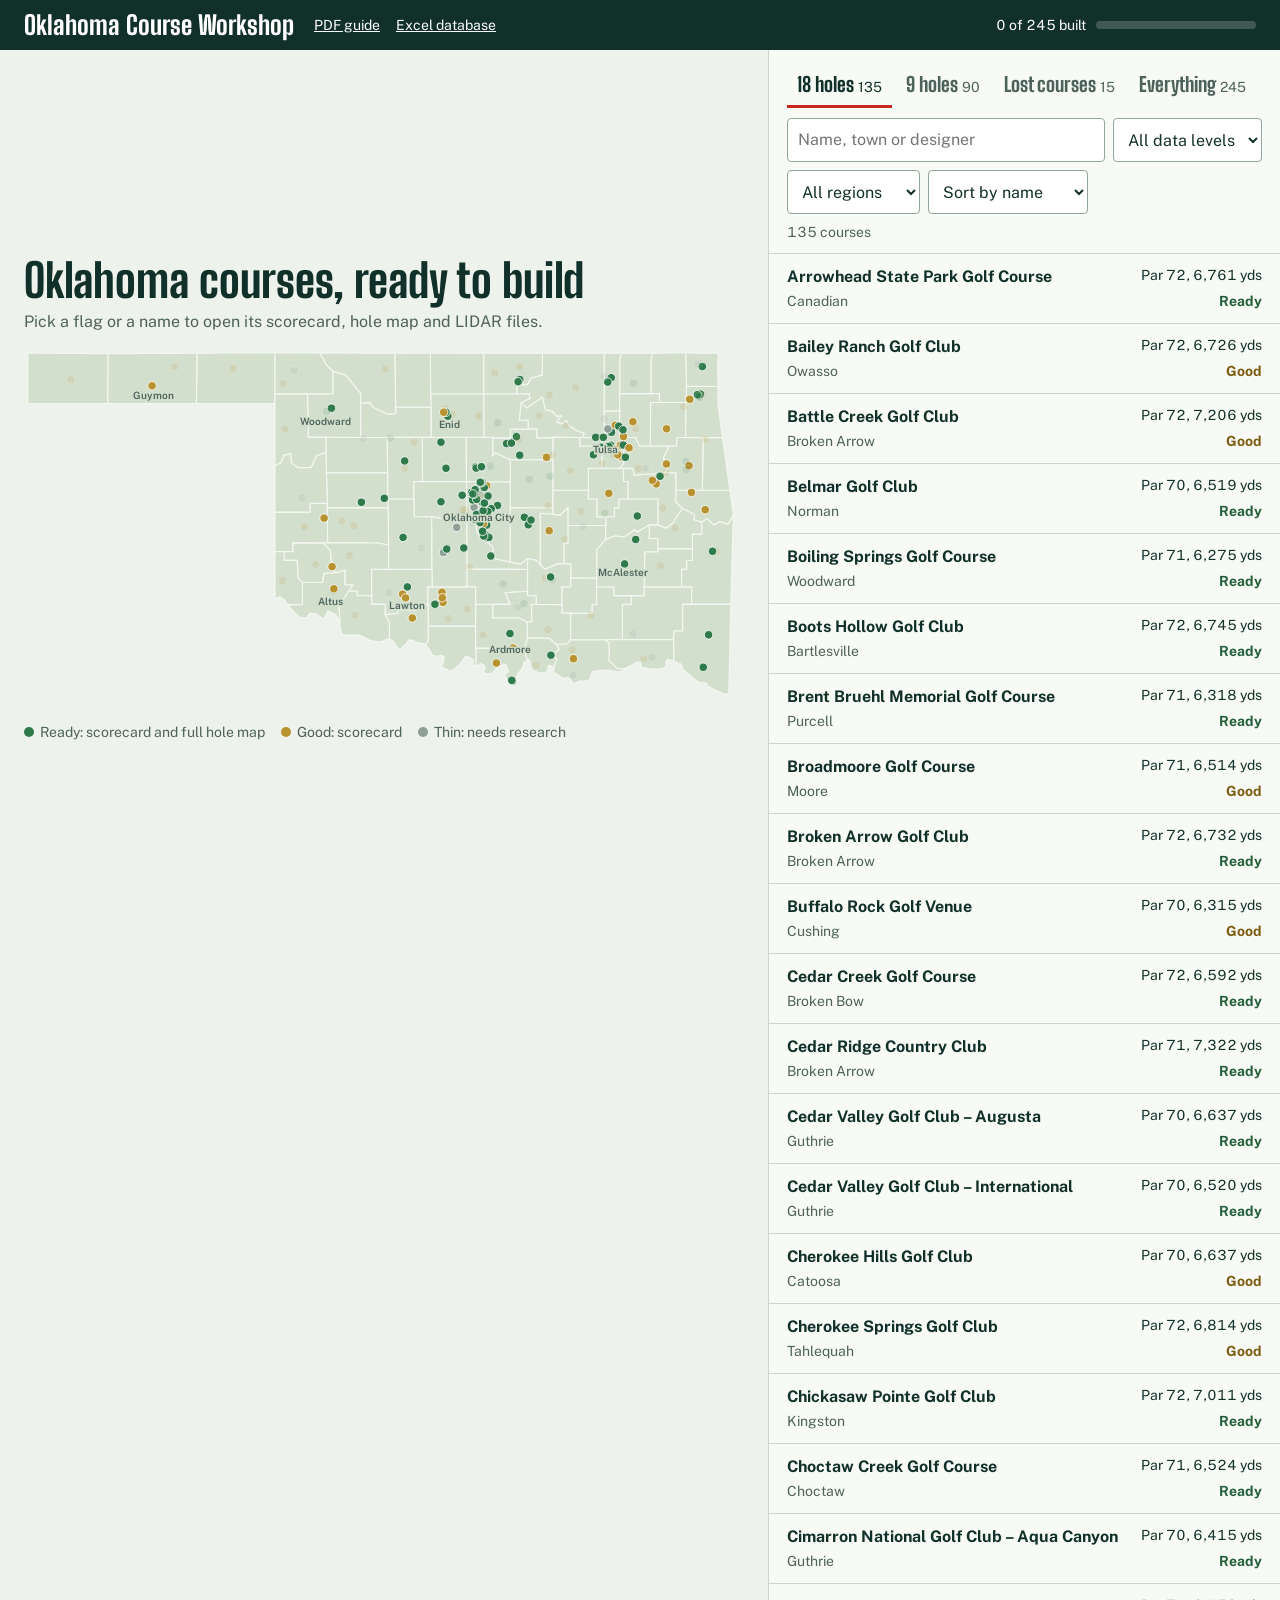
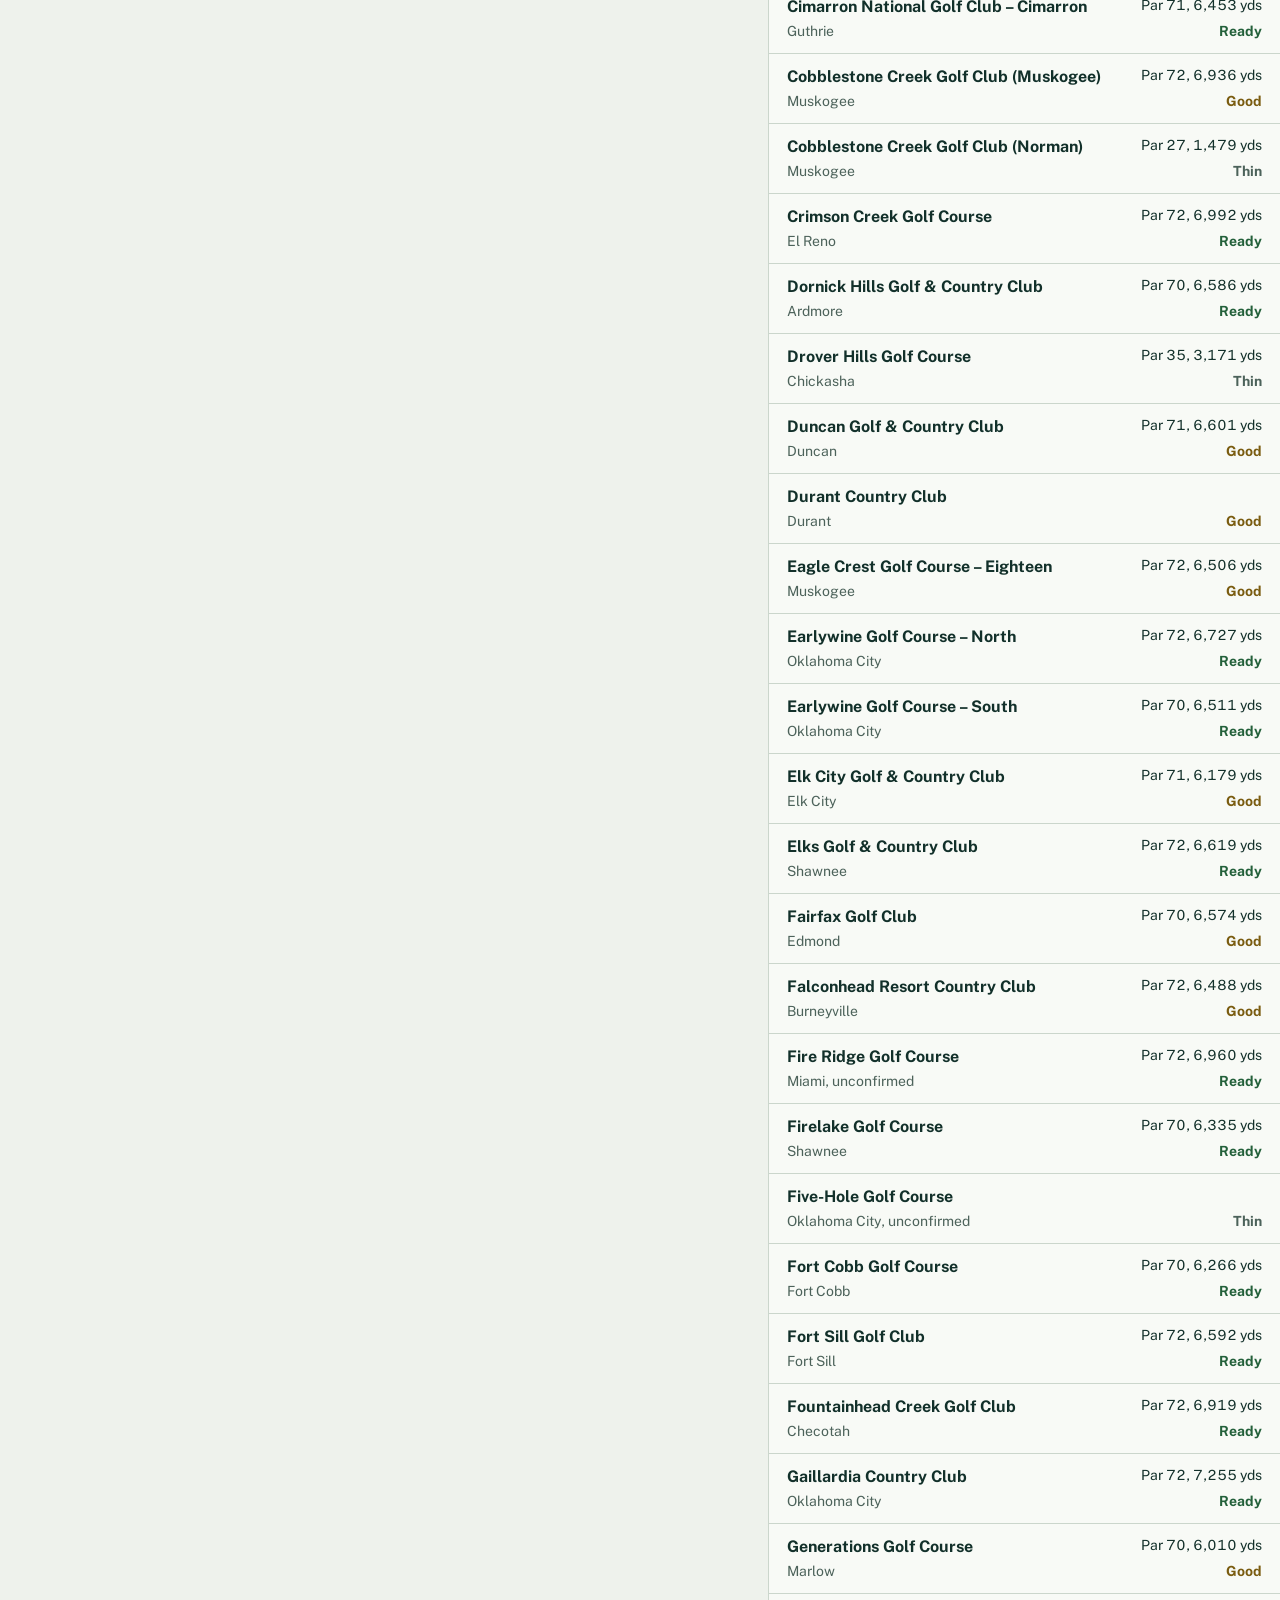
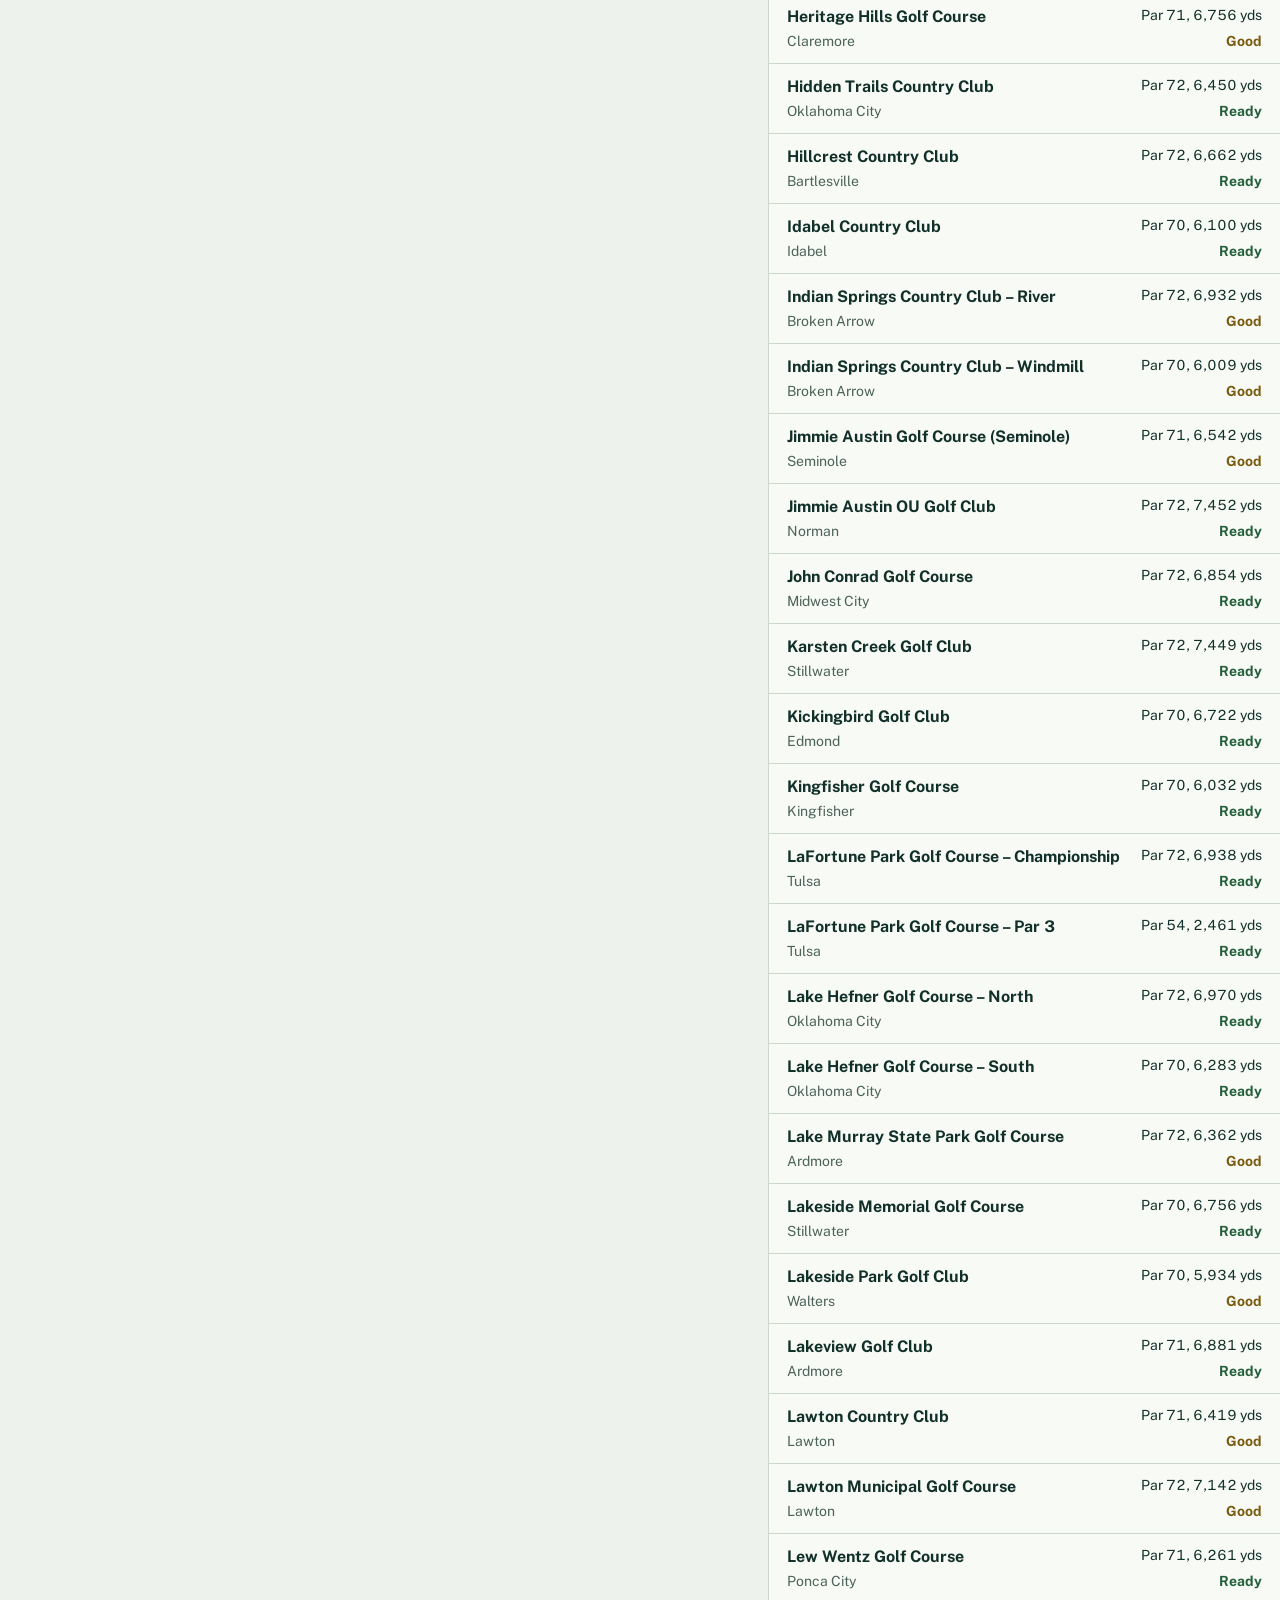
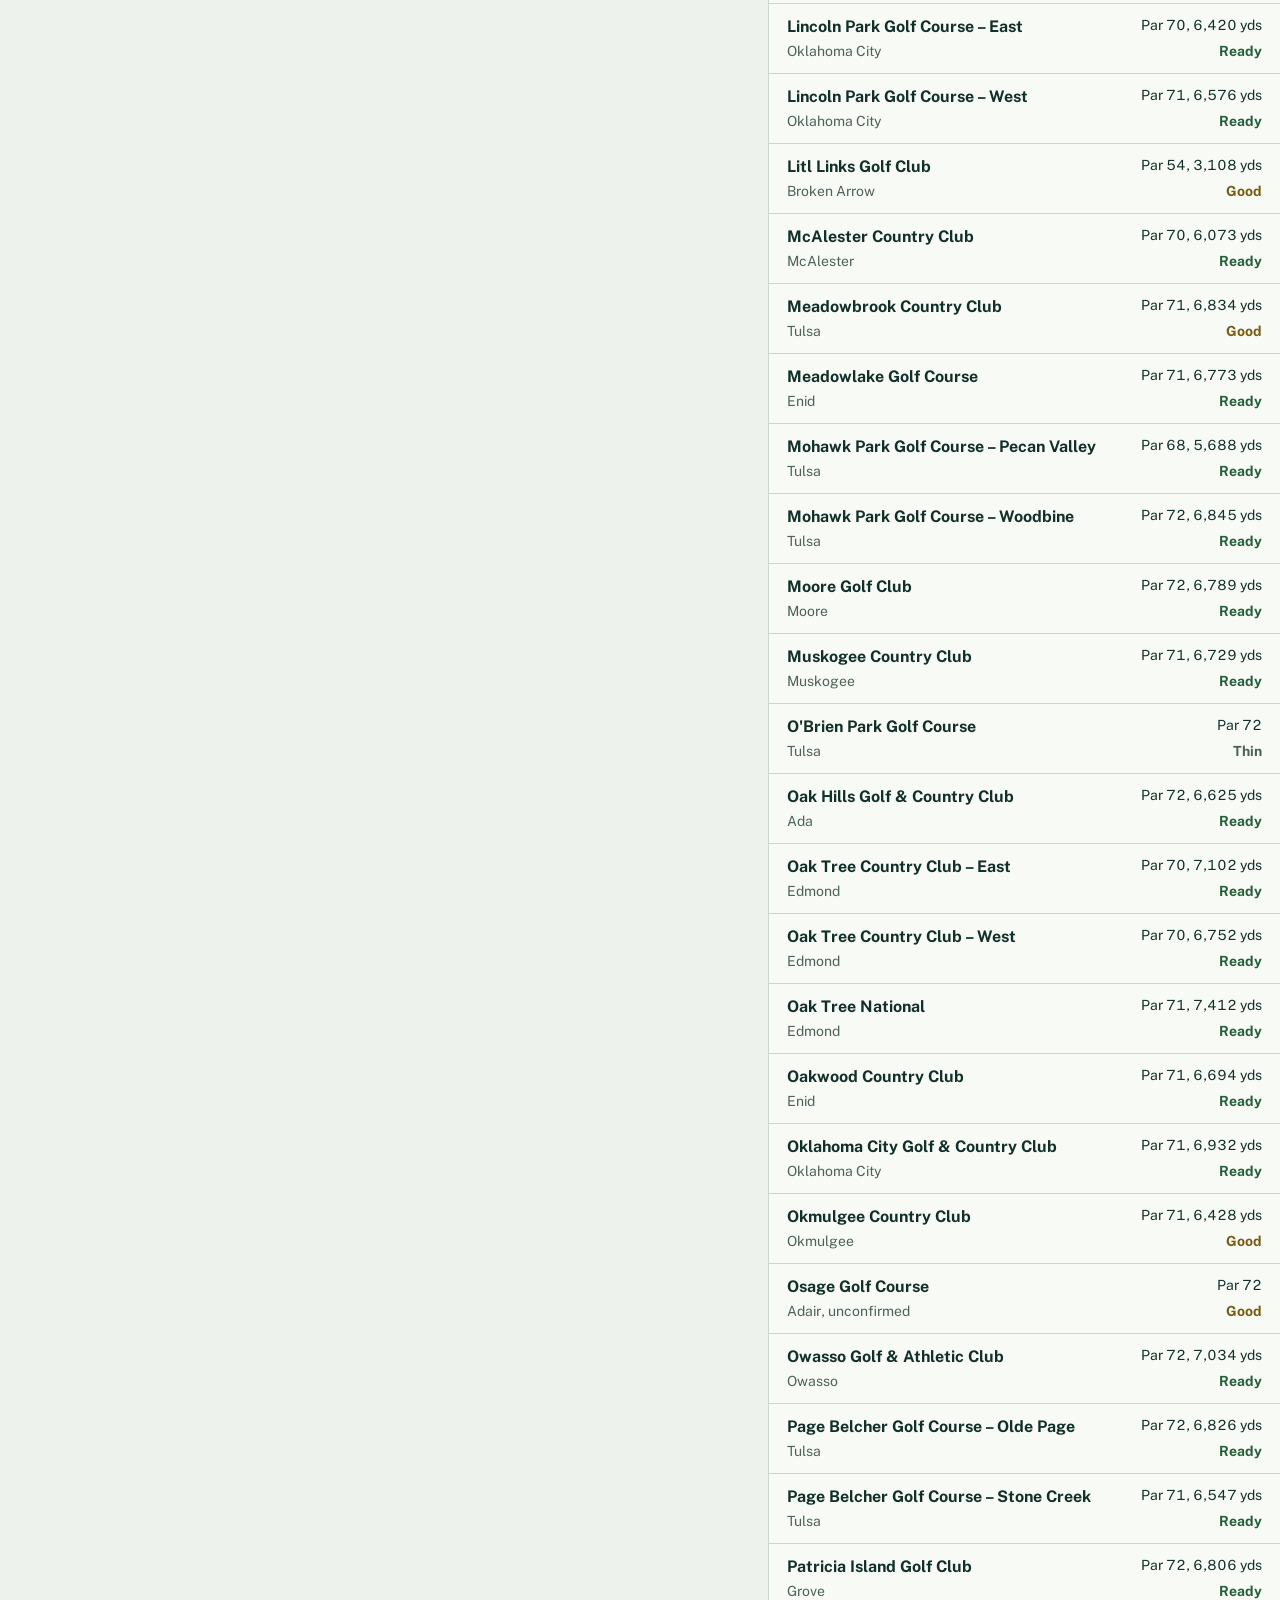
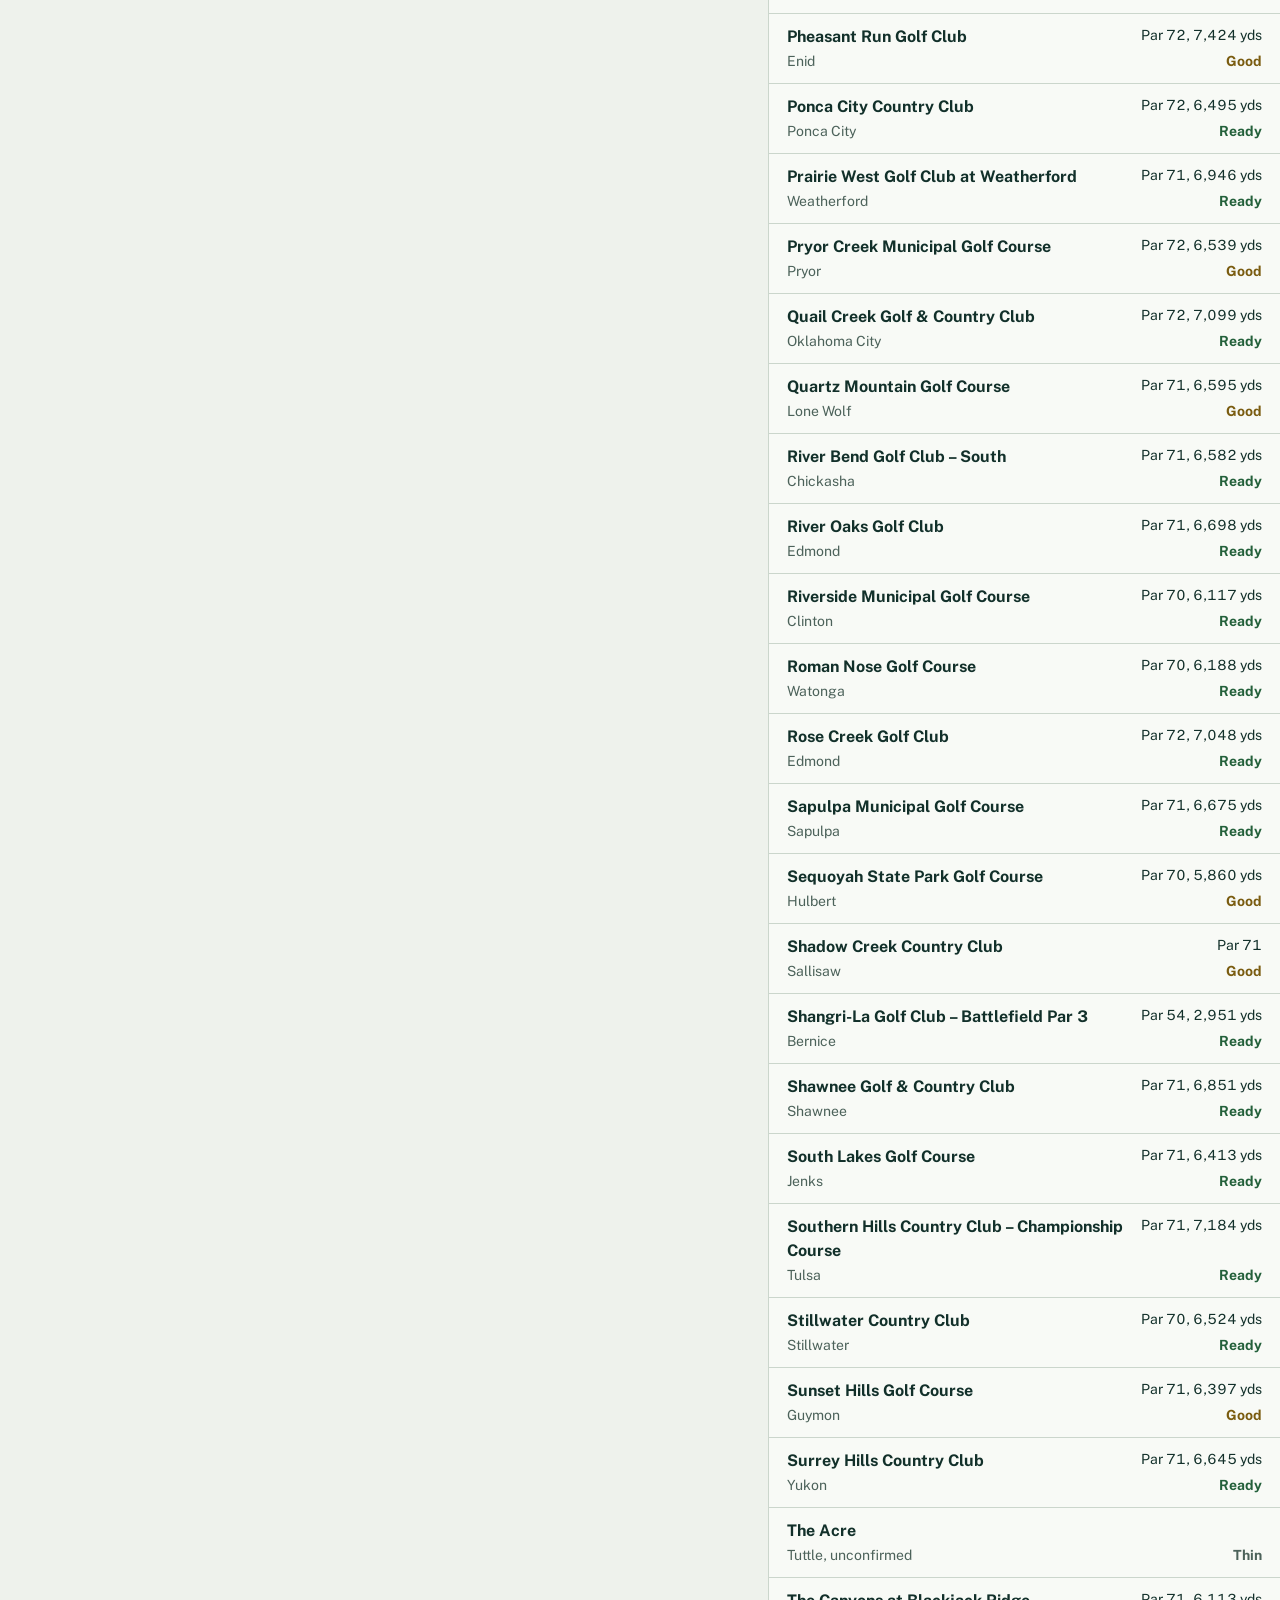
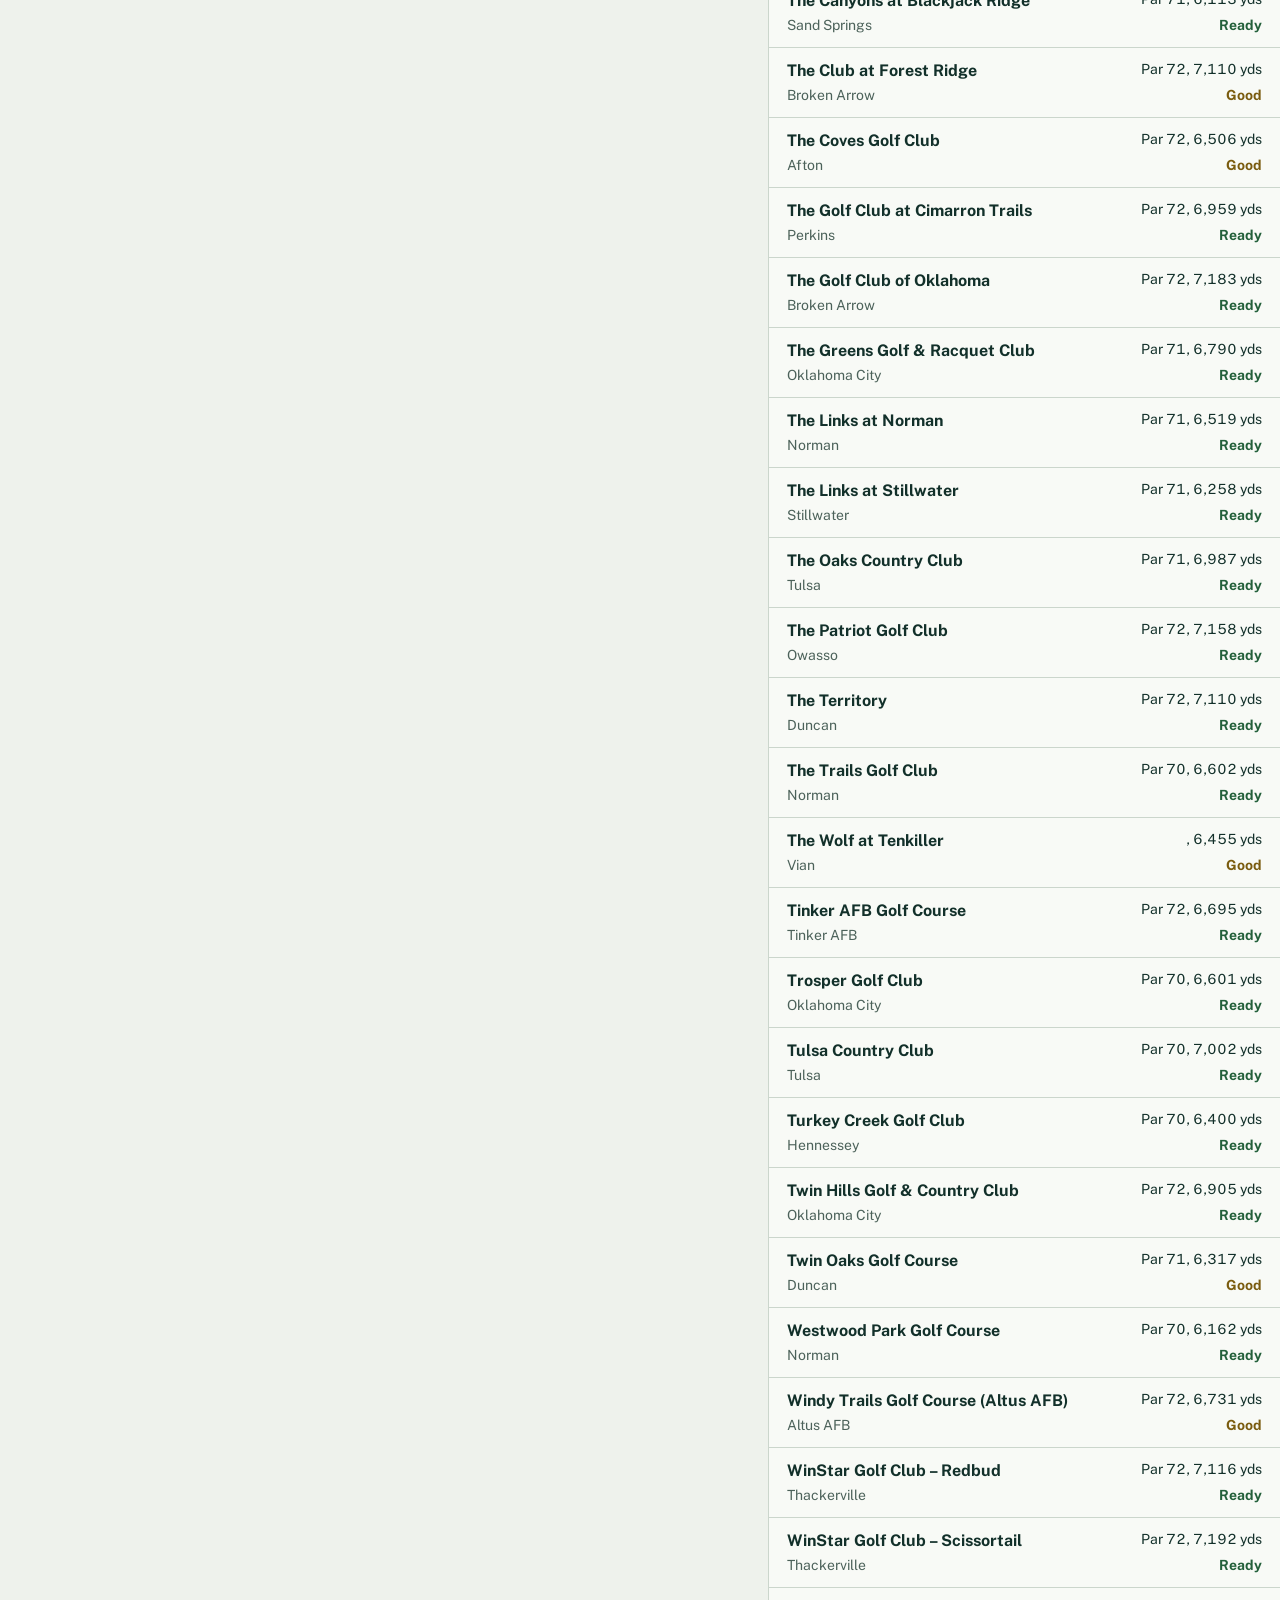
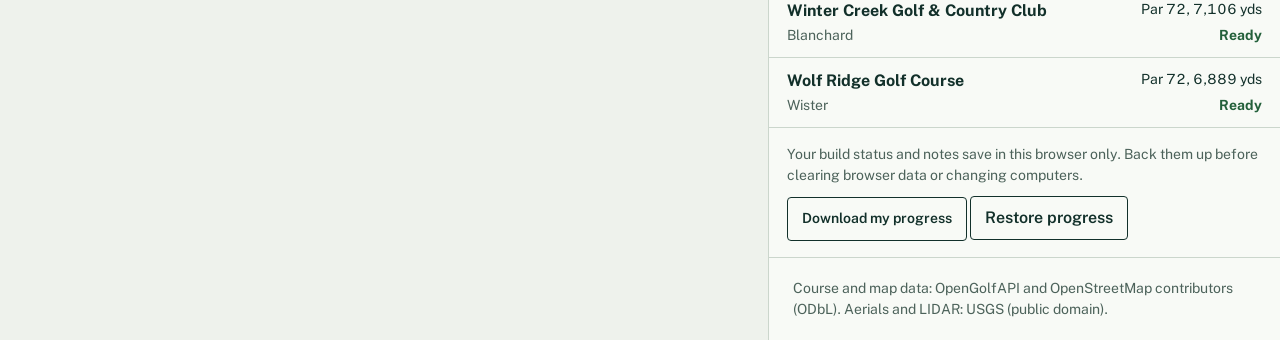
==== index.html @ 421aadb4 "Publish Oklahoma Course Workshop Co-Authored-By: Claude Opus 5.5 <noreply@anthropic.com>" ====
<!doctype html>
<html lang="en"><head><meta charset="utf-8"><meta name="viewport" content="width=device-width,initial-scale=1,viewport-fit=cover">
<title>Oklahoma Course Workshop</title><meta name="description" content="Scorecards, hole maps and LIDAR links for building Oklahoma golf courses in PGA Tour 2K25.">
<link rel="preconnect" href="https://fonts.googleapis.com"><link rel="preconnect" href="https://fonts.gstatic.com" crossorigin>
<link href="https://fonts.googleapis.com/css2?family=Big+Shoulders+Display:wght@800&family=Public+Sans:wght@400;600;700&display=swap" rel="stylesheet">
<link rel="stylesheet" href="app.css"></head><body>
<header class="top"><a class="brand" href="index.html">Oklahoma Course Workshop</a>
<nav aria-label="Downloads"><a href="files/Fairways_of_Oklahoma_Guide.pdf">PDF guide</a><a href="files/Oklahoma_Golf_Database.xlsx">Excel database</a></nav>
<div class="prog"><span id="pt">0 built</span><span class="bar" aria-hidden="true"><i id="pb"></i></span></div></header>
<main class="bench">
<section class="mapwrap" aria-label="Map of Oklahoma courses"><h1>Oklahoma courses, ready to build</h1><p>Pick a flag or a name to open its scorecard, hole map and LIDAR files.</p>
<svg id="map" role="img" aria-label="Oklahoma county map with a marker for each course"></svg>
<div class="key"><span style="--c:#2F7A4B">Ready: scorecard and full hole map</span><span style="--c:#B8922F">Good: scorecard</span><span style="--c:#8FA096">Thin: needs research</span></div></section>
<section class="listpane" aria-label="Course list"><div class="ctrl">
<div class="tabs" role="tablist" id="tabs"></div>
<div class="row2"><input id="q" type="search" placeholder="Name, town or designer" aria-label="Search courses">
<select id="tier" aria-label="Filter by data"><option value="">All data levels</option><option>Ready</option><option>Good</option><option>Thin</option></select>
<select id="reg" aria-label="Filter by region"><option value="">All regions</option></select>
<select id="sort" aria-label="Sort"><option value="n">Sort by name</option><option value="c">Sort by town</option><option value="t">Most ready first</option><option value="y">Longest first</option></select></div>
<p id="ct" aria-live="polite"></p></div><ul class="rows" id="rows"></ul>
<div class="keep"><p>Your build status and notes save in this browser only. Back them up before clearing browser data or changing computers.</p><button class="btn" id="bk">Download my progress</button> <label class="btn" for="rs">Restore progress</label><input id="rs" type="file" accept="application/json,.json"><p id="rsm" role="status"></p></div>
<footer>Course and map data: OpenGolfAPI and OpenStreetMap contributors (ODbL). Aerials and LIDAR: USGS (public domain).</footer></section>
</main><script src="app.js"></script><script>home()</script></body></html>
---- app.css ----
:root{--sheet:#EEF2EC;--panel:#F8FAF6;--ink:#12302A;--soft:#4C625A;--line:#CBD6CC;--fairway:#2F7A4B;--fairway-dk:#23603A;--sand:#D8BE78;--water:#1F6A93;--flag:#C9281F;--r:4px;
--disp:'Big Shoulders Display','Arial Narrow',sans-serif;--ui:'Public Sans',Arial,sans-serif}
*{box-sizing:border-box}html{-webkit-text-size-adjust:100%}
body{margin:0;background:var(--sheet);color:var(--ink);font:400 16px/1.5 var(--ui);font-variant-numeric:tabular-nums}
a{color:var(--water)}a,button,select{touch-action:manipulation;-webkit-tap-highlight-color:transparent}button{user-select:none}body{overflow-x:clip}
@media(hover:hover) and (pointer:fine){a:hover{color:var(--ink)}}
:focus-visible{outline:3px solid var(--water);outline-offset:2px}
h1,h2,h3{font-family:var(--disp);font-weight:800;line-height:1.02;margin:0}
button,input,select,textarea{font:inherit;color:inherit}
.top{display:flex;align-items:center;gap:20px;padding:12px 24px;background:var(--ink);color:#fff;flex-wrap:wrap}
.brand{font:800 26px/1 var(--disp);color:#fff;text-decoration:none}
.prog{display:flex;align-items:center;gap:10px;margin-left:auto;font-size:14px}
.bar{width:160px;height:8px;background:#ffffff33;border-radius:4px;overflow:hidden}.bar i{display:block;height:100%;background:var(--sand);width:0}
.top nav{display:flex;gap:16px;font-size:14px}.top nav a{color:#fff}
/* home */
.bench{display:grid;grid-template-columns:minmax(0,1.5fr) minmax(420px,1fr);align-items:start}
.mapwrap{justify-content:center;position:sticky;top:0;height:100vh;height:100dvh;padding:18px 24px;display:flex;flex-direction:column;min-width:0}
.mapwrap h1{font-size:clamp(34px,3.6vw,54px)}
.mapwrap p{margin:6px 0 0;color:var(--soft);max-width:60ch}
#map{flex:none;height:auto;max-height:68vh;width:100%;margin:14px 0 8px;display:block}
#map path{fill:#D3DFCD;stroke:#F4F7F1;stroke-width:1.1}
#map .pin path{stroke:none}
.town{font:600 10px var(--ui);fill:var(--soft);pointer-events:none;paint-order:stroke;stroke:#D3DFCD;stroke-width:3px}
.pin{cursor:pointer}.pin .dot{stroke:#fff;stroke-width:.8}
.pin .flag{opacity:0;transform:translateY(4px);transition:opacity .12s,transform .12s;pointer-events:none}
.pin.on .flag{opacity:1;transform:none}.pin.on .dot{fill:var(--flag)}
.pin.off{opacity:.13;pointer-events:none}
#tip{font:800 14px var(--ui);fill:var(--ink);paint-order:stroke;stroke:#EEF2EC;stroke-width:4px;pointer-events:none}
.key{display:flex;gap:16px;flex-wrap:wrap;font-size:14px;color:var(--soft)}.key span::before{content:'';display:inline-block;width:10px;height:10px;border-radius:50%;margin-right:6px;background:var(--c)}
.listpane{background:var(--panel);border-left:1px solid var(--line);min-height:100vh;min-height:100dvh;min-width:0}
.ctrl{position:sticky;top:0;background:var(--panel);z-index:2;padding:14px 18px 10px;border-bottom:1px solid var(--line)}
.tabs{display:flex;gap:4px;overflow-x:auto;margin-bottom:10px}
.tabs button{border:0;background:none;padding:8px 10px;min-height:44px;font:800 20px/1 var(--disp);color:var(--soft);cursor:pointer;white-space:nowrap;border-bottom:3px solid transparent}
.tabs button[aria-selected=true]{color:var(--ink);border-color:var(--flag)}
.tabs small{font:400 14px var(--ui)}
.row2{display:flex;gap:8px;flex-wrap:wrap}.row2 input{flex:1 1 180px;min-width:0}
input,select,textarea{border:1px solid #93A69B;background:#fff;border-radius:var(--r);padding:9px 10px;font-size:16px;min-height:44px}
#ct{font-size:14px;color:var(--soft);margin:8px 0 0}
.rows{list-style:none;margin:0;padding:0}
.rows a{display:grid;grid-template-columns:minmax(0,1fr) auto;gap:2px 12px;padding:11px 18px;border-bottom:1px solid var(--line);text-decoration:none;color:inherit}
.rows a:focus-visible,.rows a.on,.rows a:active{background:#E2EBDF}
.rows b{font-weight:700}.rows .m{color:var(--soft);font-size:14px}.rows .num{text-align:right;font-size:14px;white-space:nowrap}
.tier{font-size:14px;font-weight:700}.tier.Ready{color:var(--fairway-dk)}.tier.Good{color:#7A5C10}.tier.Thin{color:var(--soft)}
.mine{color:var(--flag);font-weight:700}
.empty{padding:28px 18px;color:var(--soft)}
/* build kit */
.kit{max-width:1280px;margin:0 auto;padding:20px 24px 60px}
.crumb{font-size:14px;color:var(--soft)}
.kit h1{font-size:clamp(40px,6vw,76px);margin:4px 0 6px}
.sum{font-size:18px;margin:0;max-width:70ch}
.acts{display:flex;gap:8px;flex-wrap:wrap;margin:14px 0 20px}
.btn{display:inline-flex;align-items:center;min-height:44px;padding:9px 14px;border:1px solid var(--ink);border-radius:var(--r);background:none;color:var(--ink);text-decoration:none;cursor:pointer;font-weight:600}
.btn:active{background:var(--ink);color:#fff}.btn.go{background:var(--fairway-dk);border-color:var(--fairway-dk);color:#fff}
@media(hover:hover) and (pointer:fine){.brand:hover,.top nav a:hover{color:var(--sand)}.btn:hover,.btn.go:hover{background:var(--ink);color:#fff}}
.lead{display:grid;grid-template-columns:minmax(0,1fr) 320px;gap:24px;align-items:start}
.view{margin:0}.view img{display:block;width:100%;height:auto;background:#cfd8cc}
.vt{display:flex;gap:4px;margin-bottom:6px}.vt button{min-height:44px;padding:8px 12px;border:0;border-bottom:3px solid transparent;background:none;cursor:pointer;font-weight:600;color:var(--soft)}.vt button[aria-pressed=true]{color:var(--ink);border-color:var(--flag)}
.view figcaption{font-size:14px;color:var(--soft);margin-top:6px}
.none{padding:60px 20px;text-align:center;background:#E0E8DC;color:var(--soft)}
.rail h2,.sec h2{font-size:30px;margin-bottom:8px}
.check{list-style:none;padding:0;margin:0 0 20px}.check li{display:grid;grid-template-columns:22px 1fr;padding:8px 0;border-bottom:1px solid var(--line)}
.check i{font-style:normal;font-weight:800}.check .y{color:var(--fairway-dk)}.check .p{color:#7A5C10}.check .n{color:var(--flag)}
.check small{display:block;color:var(--soft);font-size:14px}
label{display:block;font-weight:600;margin:10px 0 4px}.rail select,.rail textarea{width:100%}textarea{min-height:110px;resize:vertical}
.sec{margin-top:40px}.sec>p{max-width:75ch;margin:0 0 12px}
.sw{overflow-x:auto;border:1px solid var(--line);background:var(--panel)}
table{border-collapse:collapse;width:100%}th,td{padding:7px 8px;text-align:right;border-bottom:1px solid var(--line);white-space:nowrap}
th:first-child,td:first-child{text-align:left;position:sticky;left:0;background:var(--panel)}
thead th{background:var(--ink);color:#fff}thead th:first-child{background:var(--ink)}
.tot{font-weight:700;background:#E2EBDF}
.facts{display:grid;grid-template-columns:170px minmax(0,1fr);gap:6px 16px;margin:0;max-width:820px}.facts dt{font-weight:700}.facts dd{margin:0;overflow-wrap:anywhere}
.two{display:grid;grid-template-columns:1fr 1fr;gap:32px}
.lk{list-style:none;padding:0;margin:0}.lk li{padding:9px 0;border-bottom:1px solid var(--line)}.lk small{display:block;color:var(--soft);font-size:14px}
details{border-top:1px solid var(--line);padding:10px 0}summary{cursor:pointer;font-weight:700;min-height:28px}
.warn{background:#FBEFD0;border:1px solid var(--sand);padding:10px 12px;border-radius:var(--r);max-width:75ch;margin:0 0 12px}
.lost{background:var(--flag);color:#fff;padding:2px 8px;border-radius:var(--r);font-weight:700;font-size:14px}.Unconfirmed.lost{background:#7A5C10}
.keep{padding:16px 18px;font-size:14px;color:var(--soft)}.keep p{margin:0 0 10px;max-width:60ch}.keep label{display:inline-flex;margin:0;font-size:16px;color:var(--ink)}.keep #rs{position:absolute;opacity:0;width:1px;height:1px;min-height:0;padding:0}.keep #rs:focus-visible+*{outline:3px solid var(--water)}.keep label:has(+#rs:focus-visible){outline:3px solid var(--water)}.keep #rsm{margin-top:8px}.keep #rsm:empty{display:none}
.printonly{display:none}
footer{padding:20px 24px;color:var(--soft);font-size:14px;border-top:1px solid var(--line)}
@media(max-width:980px){.bench{grid-template-columns:minmax(0,1fr)}.mapwrap{position:static;height:auto}#map{height:auto;flex:none}.listpane{border-left:0;border-top:1px solid var(--line)}.ctrl{position:static}.lead,.two{grid-template-columns:1fr}}
@media(pointer:coarse){.lk a,.crumb a,.top nav a{display:inline-block;padding:10px 0}}
@media(max-width:560px){.top,.mapwrap,.kit{padding-left:16px;padding-right:16px}.prog{margin-left:0;width:100%}.bar{flex:1}.facts{grid-template-columns:1fr}.facts dd{margin-bottom:8px}}
@media(prefers-reduced-motion:reduce){*{transition:none!important}}
@media print{.top,.acts,.vt,.rail,.sec,.crumb,footer{display:none!important}.printonly{display:block}.lead{display:block}body{background:#fff;font-size:12px}.kit{padding:0}.kit h1{font-size:30px}.view img{max-height:330px;width:auto}.printonly table{margin-top:10px;font-size:11px}.printonly th,.printonly td{padding:3px 6px;border:1px solid #888}.printonly thead th{background:#fff;color:#000}.printonly th:first-child,.printonly td:first-child{position:static}}
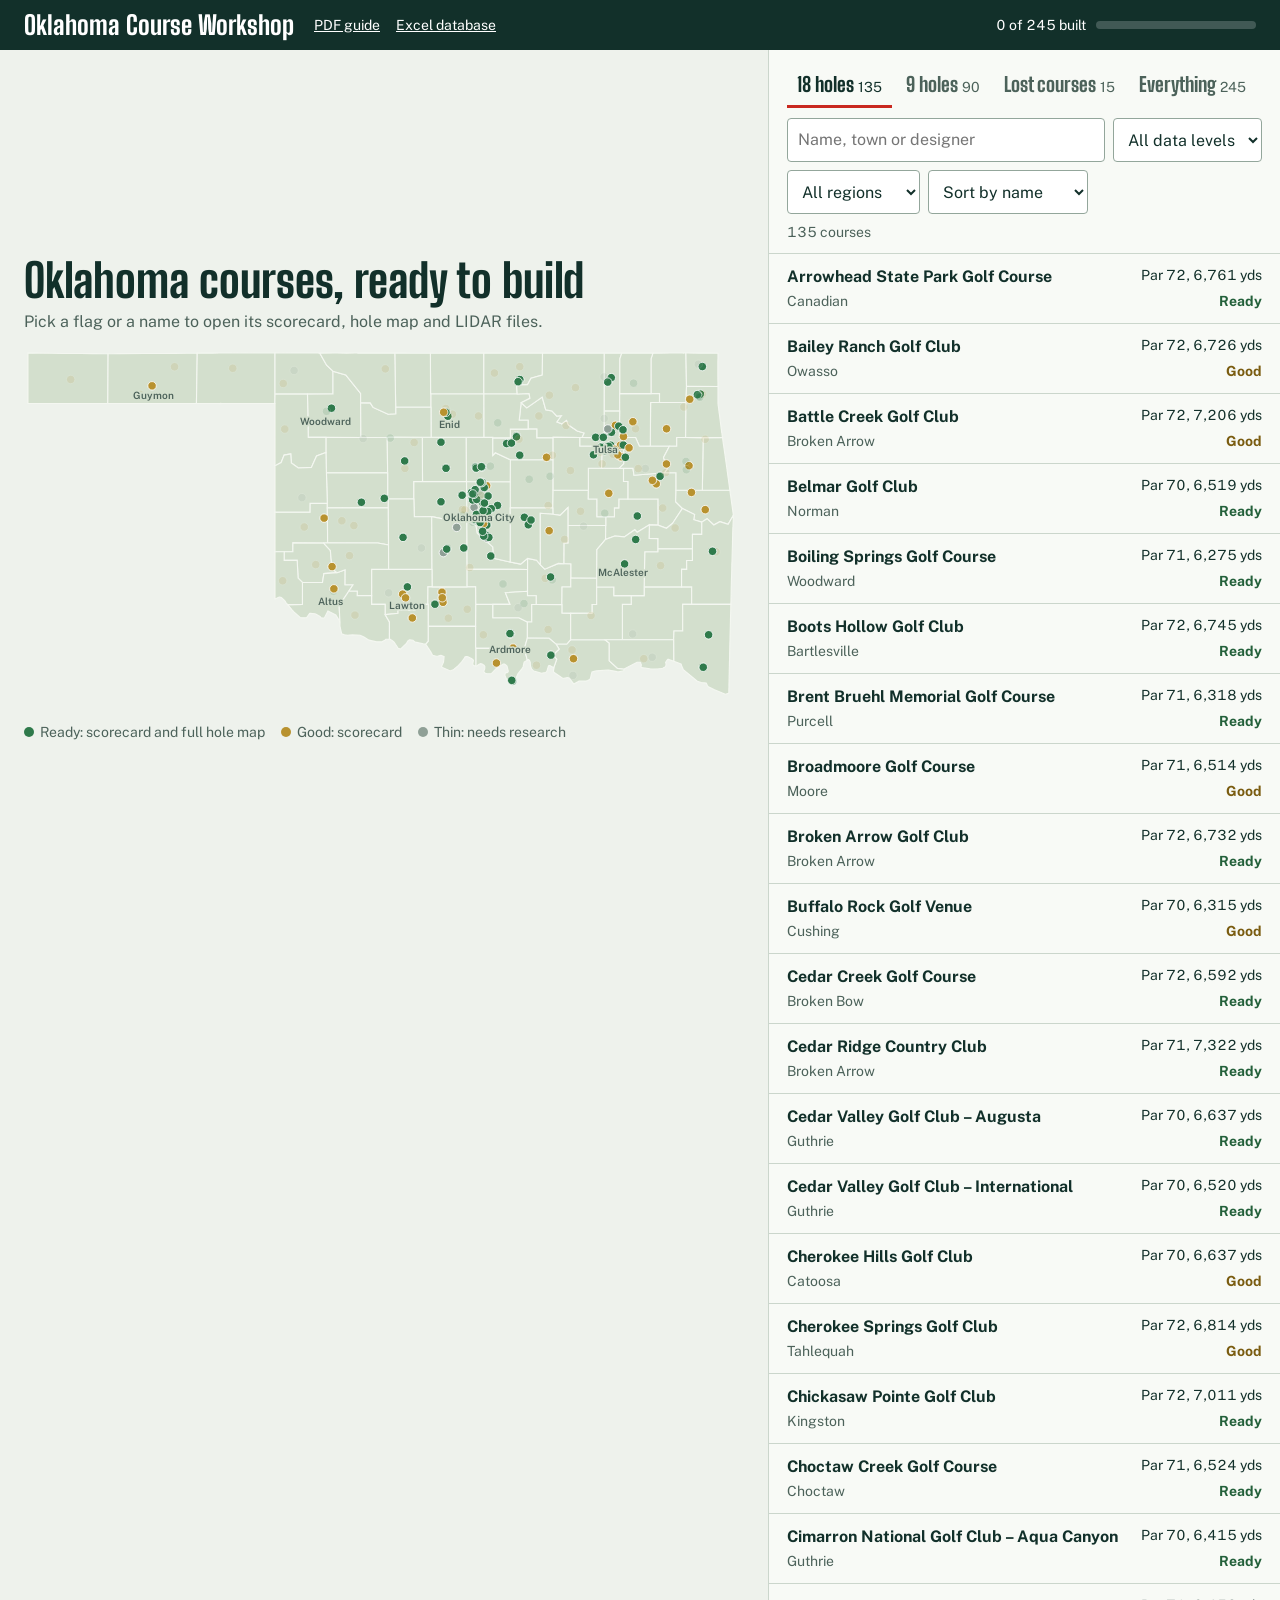
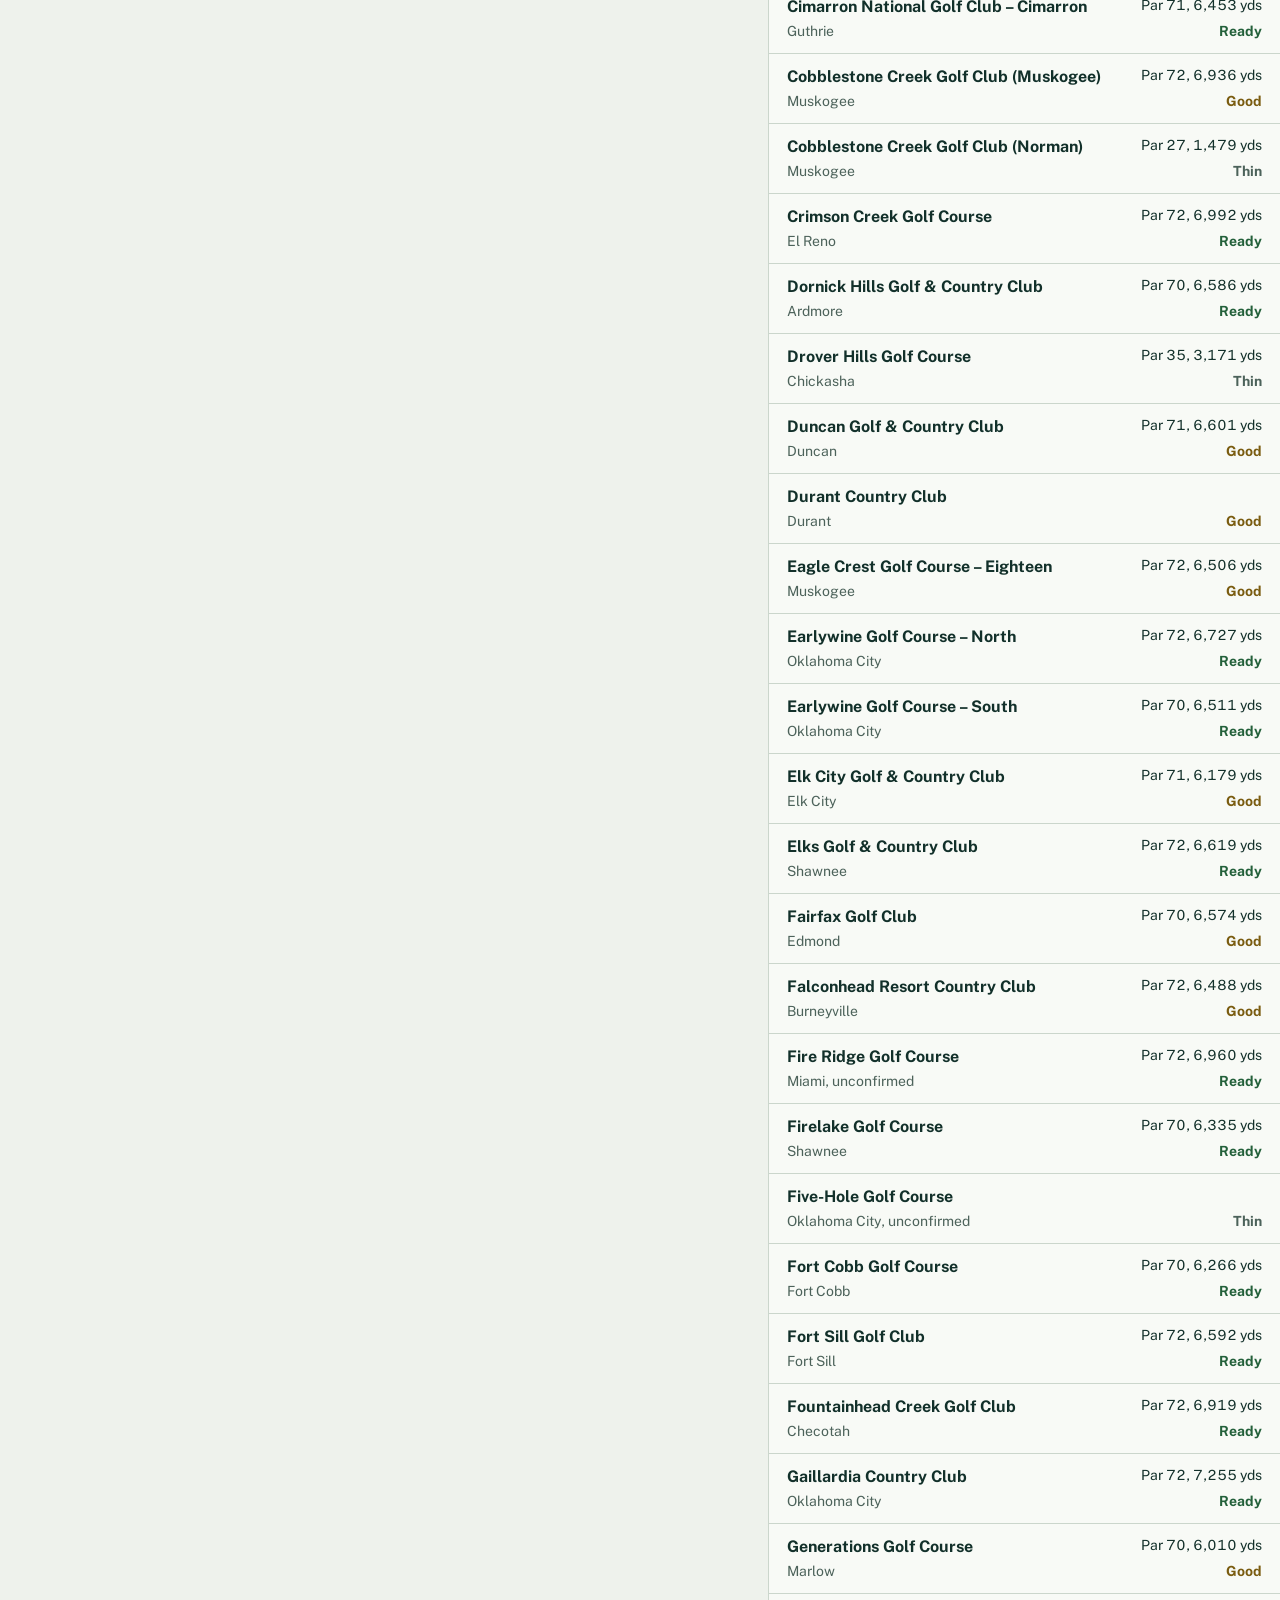
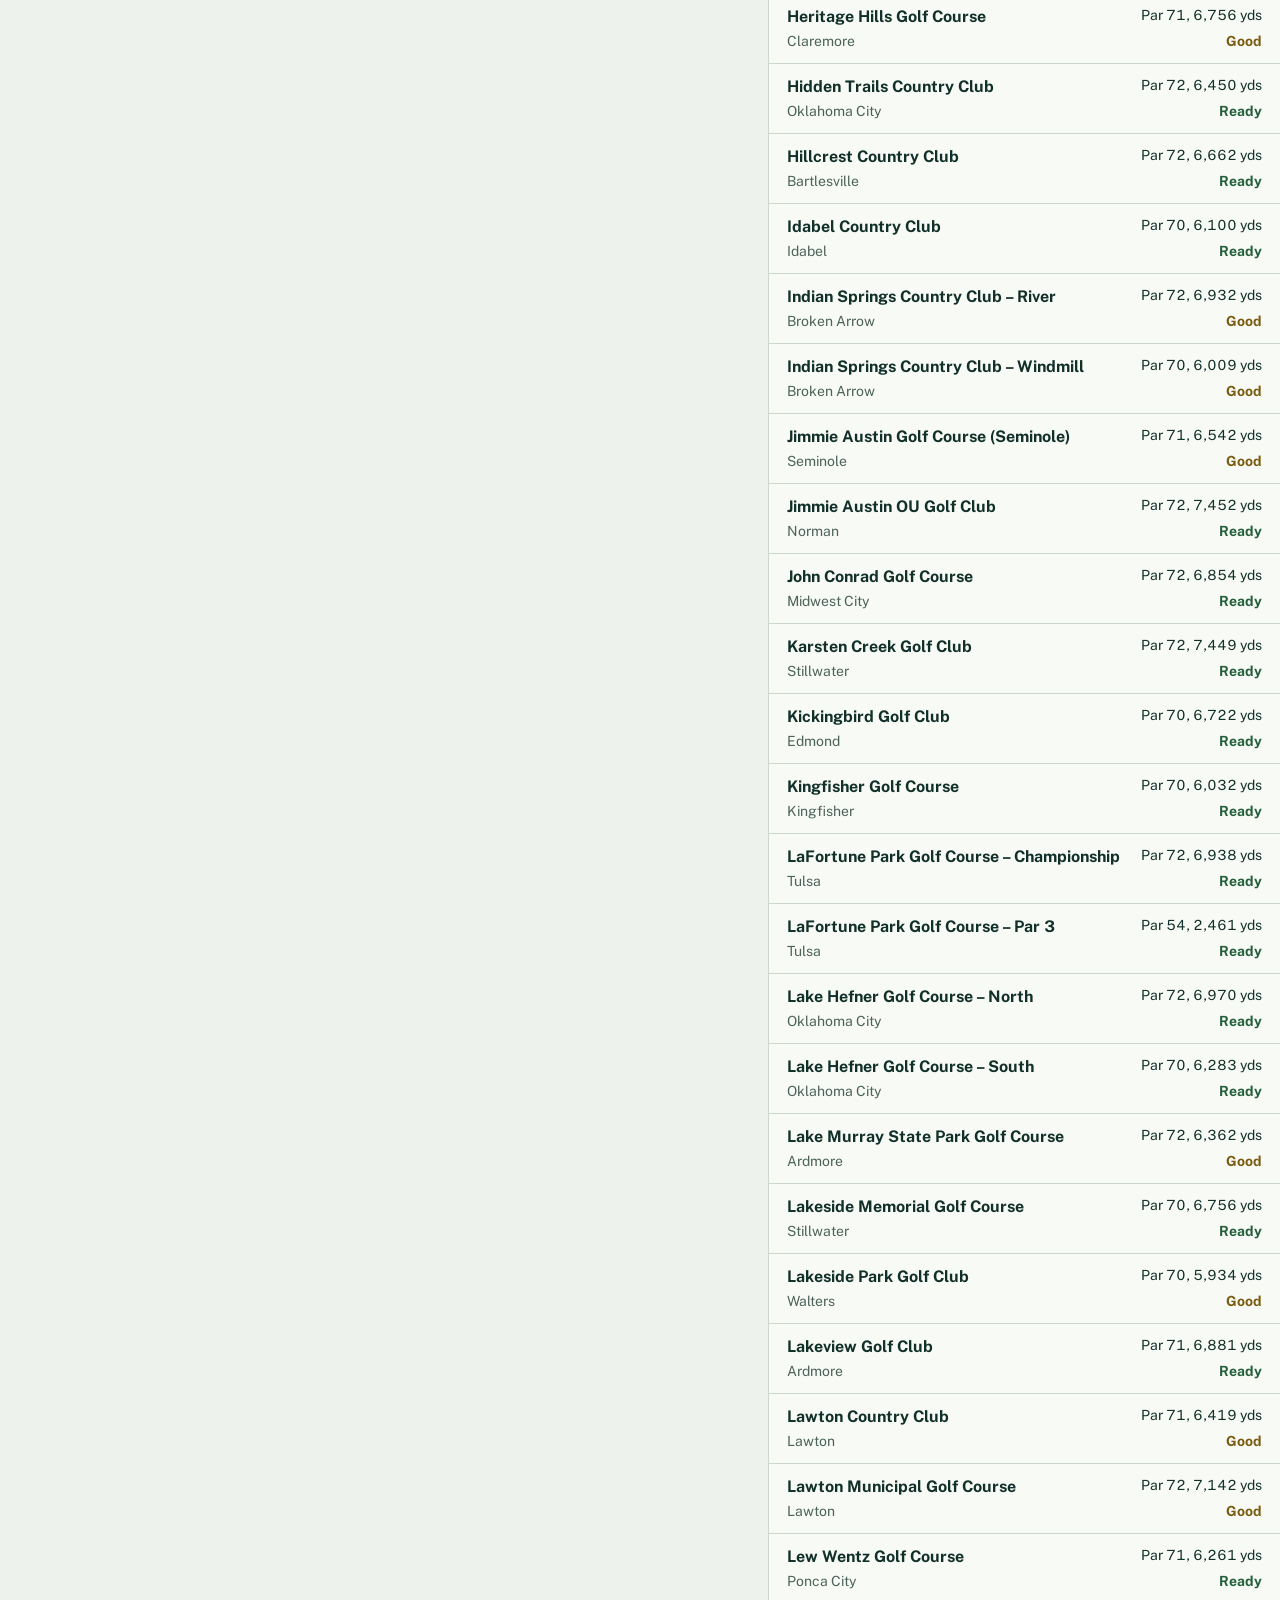
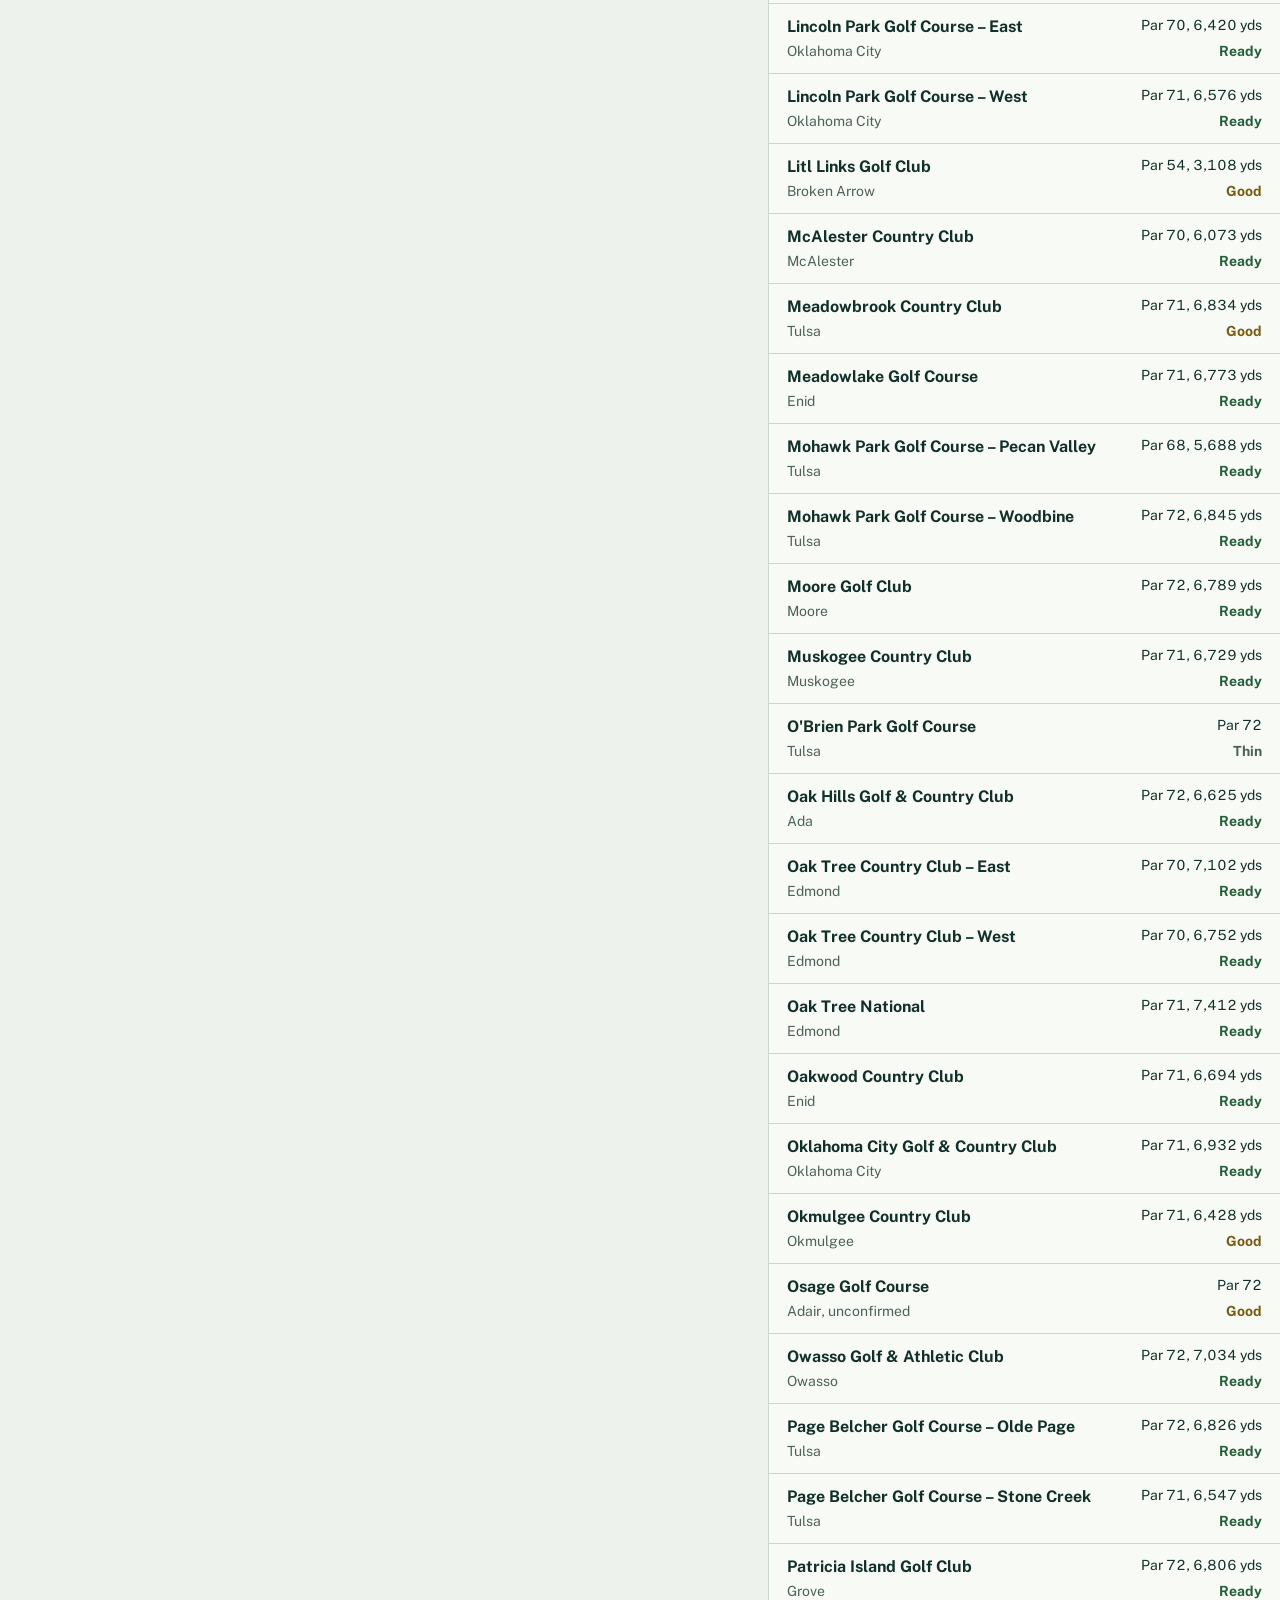
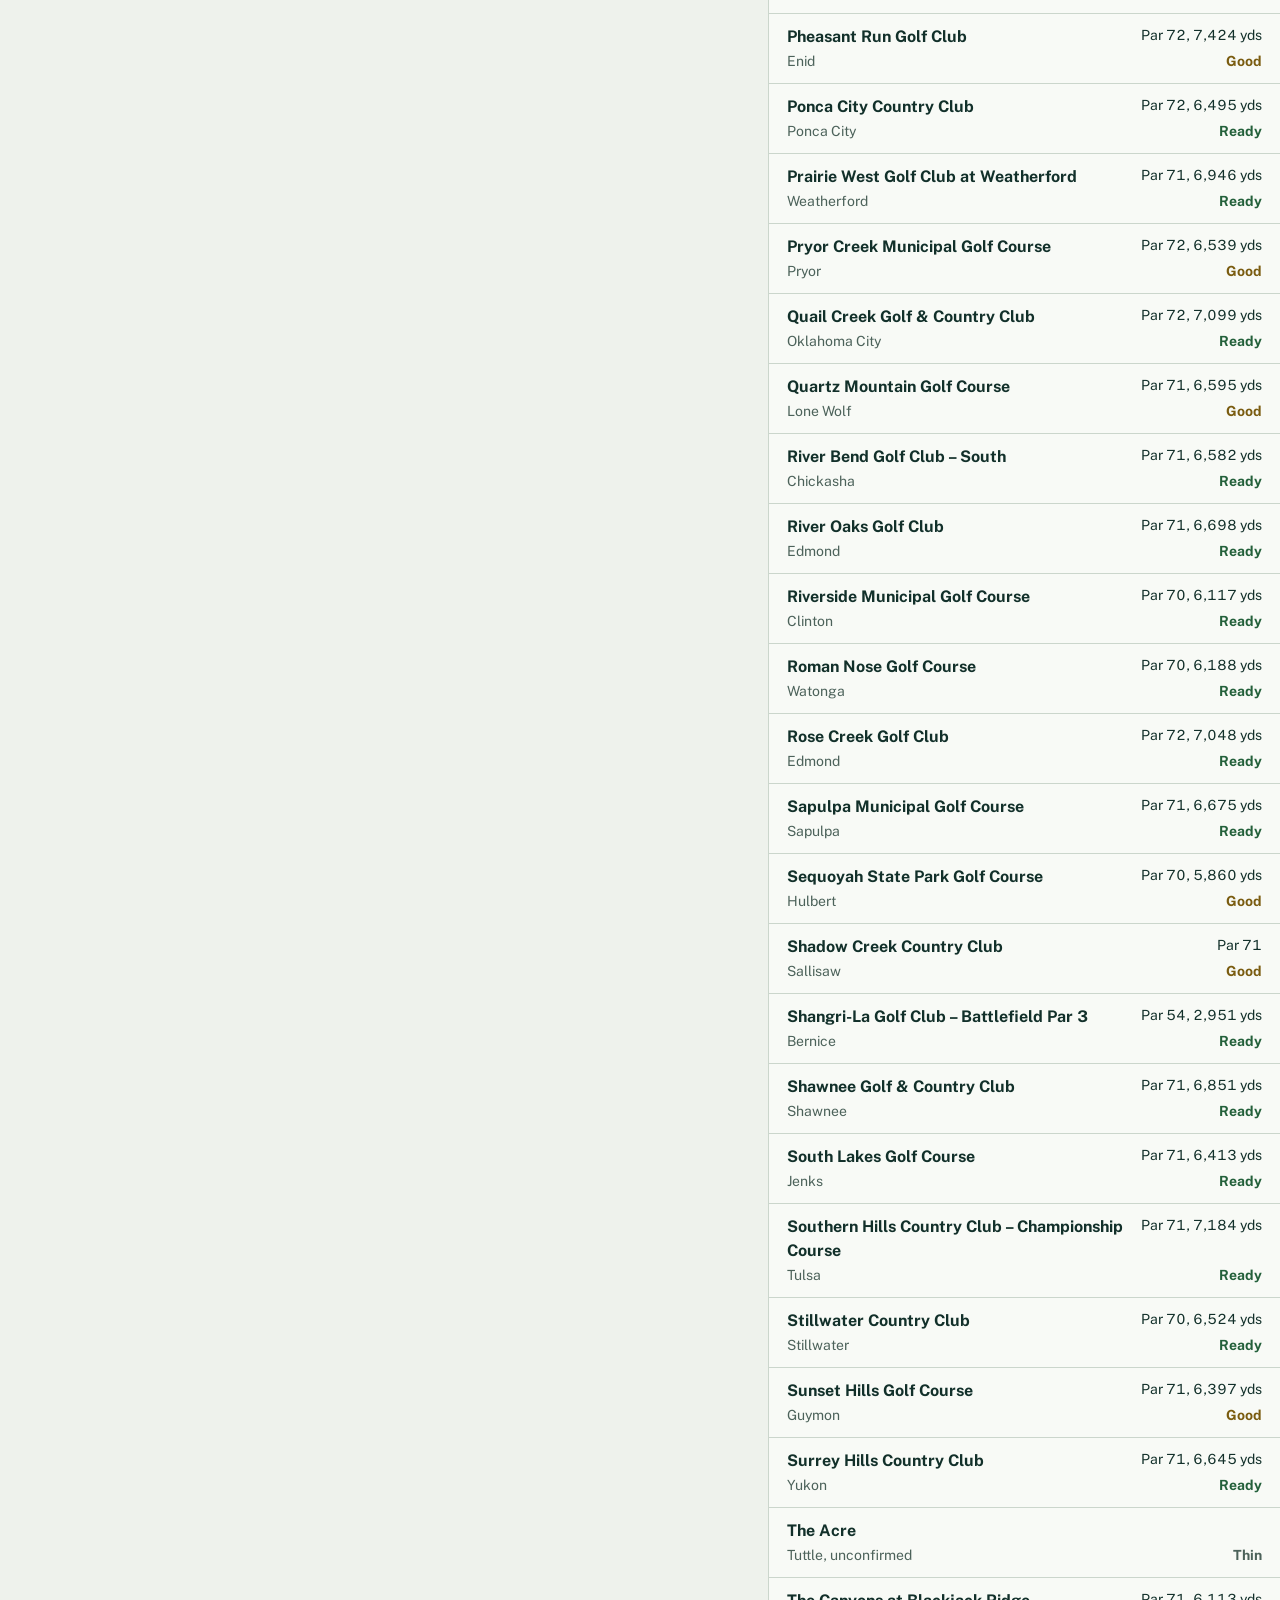
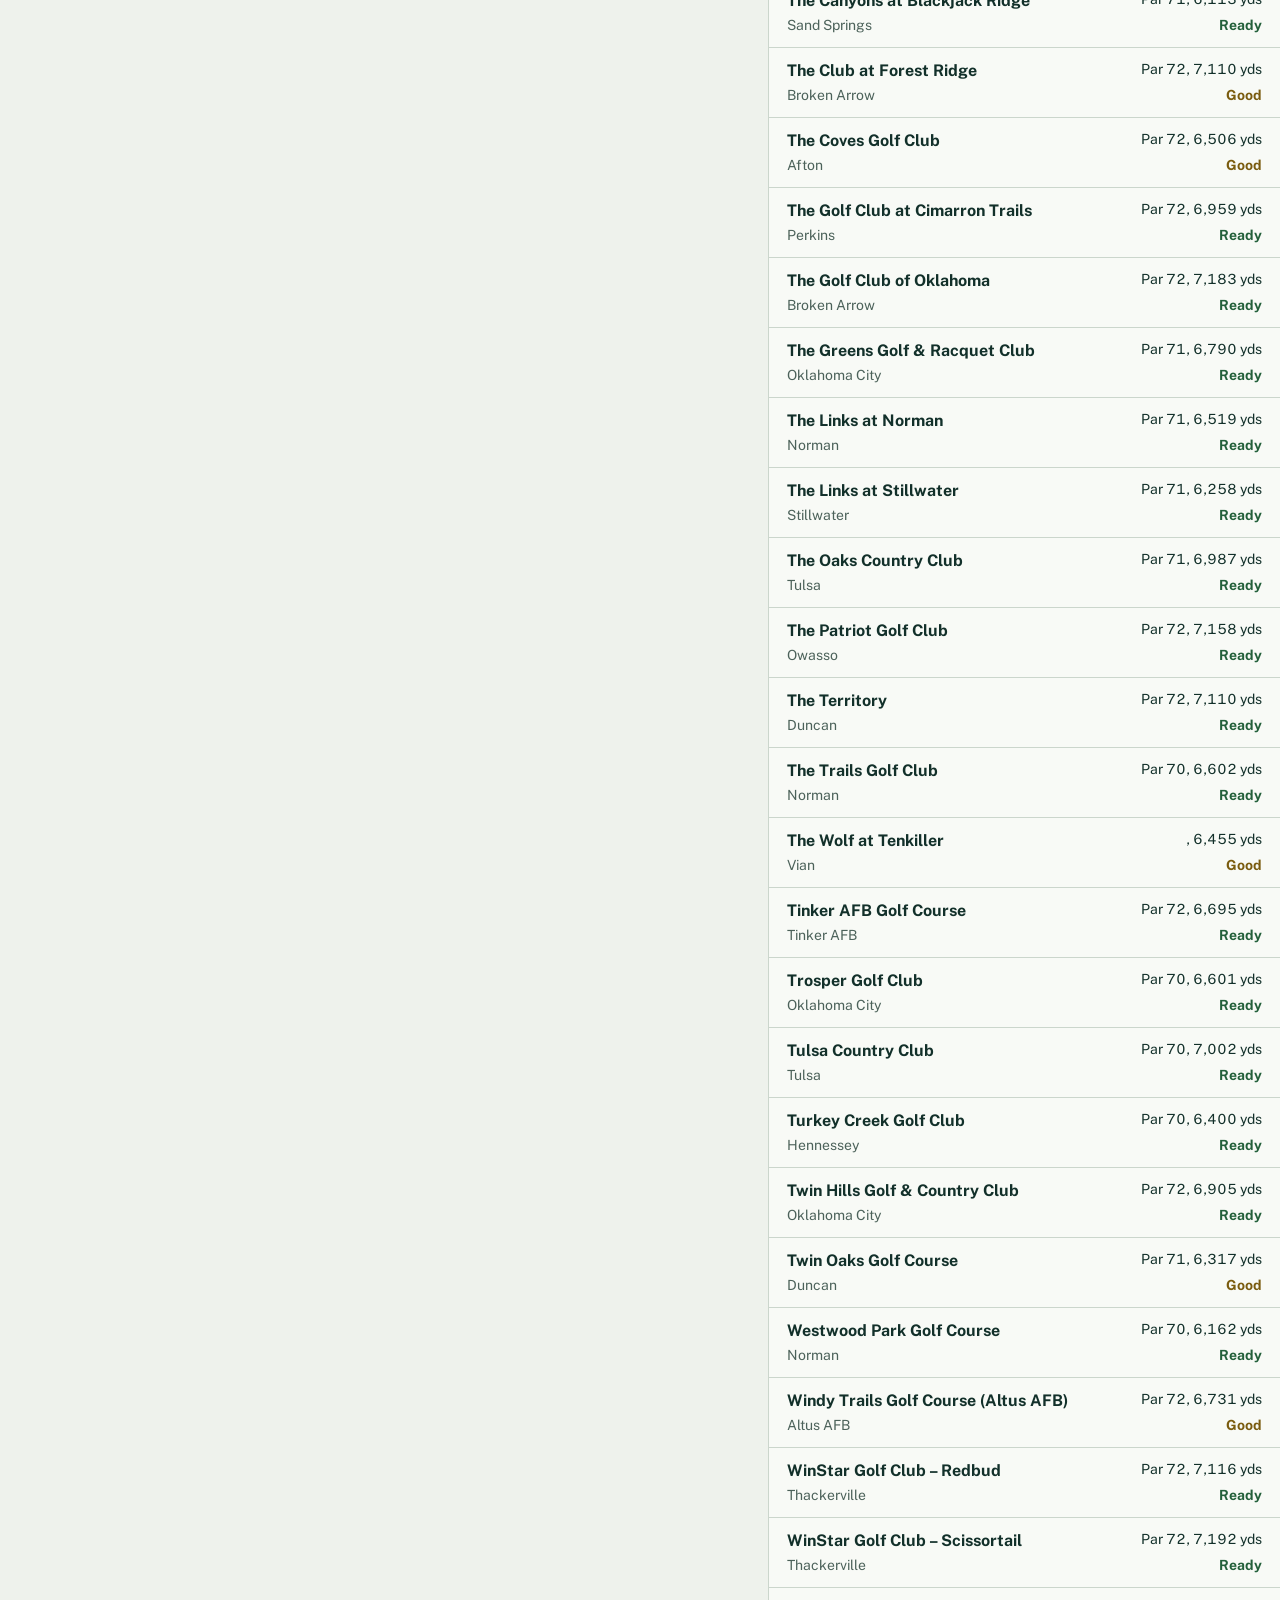
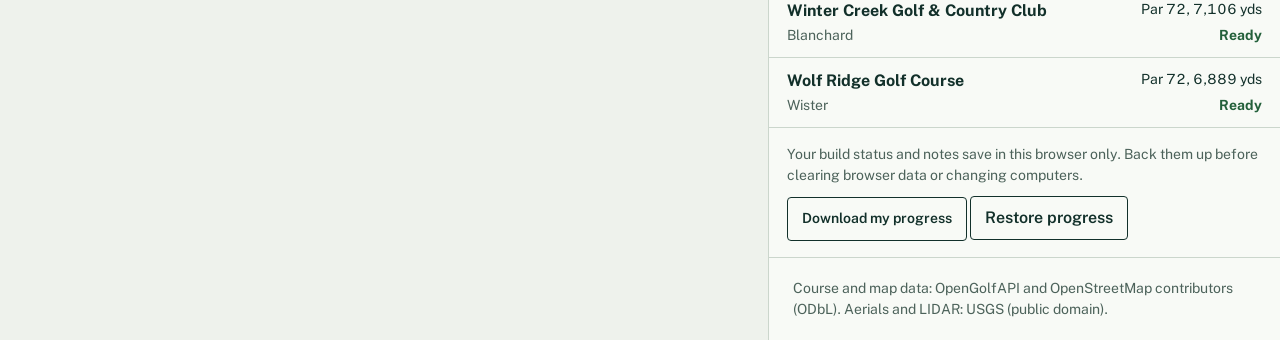
==== commit e8e9e475: "Fix map flags staying up after hover Co-Authored-By: Claude Opus 5.5 <noreply@anthropic.com>" ====
--- a/index.html
+++ b/index.html
@@ -3,7 +3,7 @@
 <title>Oklahoma Course Workshop</title><meta name="description" content="Scorecards, hole maps and LIDAR links for building Oklahoma golf courses in PGA Tour 2K25.">
 <link rel="preconnect" href="https://fonts.googleapis.com"><link rel="preconnect" href="https://fonts.gstatic.com" crossorigin>
 <link href="https://fonts.googleapis.com/css2?family=Big+Shoulders+Display:wght@800&family=Public+Sans:wght@400;600;700&display=swap" rel="stylesheet">
-<link rel="stylesheet" href="app.css"></head><body>
+<link rel="stylesheet" href="app.css?v=2"></head><body>
 <header class="top"><a class="brand" href="index.html">Oklahoma Course Workshop</a>
 <nav aria-label="Downloads"><a href="files/Fairways_of_Oklahoma_Guide.pdf">PDF guide</a><a href="files/Oklahoma_Golf_Database.xlsx">Excel database</a></nav>
 <div class="prog"><span id="pt">0 built</span><span class="bar" aria-hidden="true"><i id="pb"></i></span></div></header>
@@ -20,4 +20,4 @@
 <p id="ct" aria-live="polite"></p></div><ul class="rows" id="rows"></ul>
 <div class="keep"><p>Your build status and notes save in this browser only. Back them up before clearing browser data or changing computers.</p><button class="btn" id="bk">Download my progress</button> <label class="btn" for="rs">Restore progress</label><input id="rs" type="file" accept="application/json,.json"><p id="rsm" role="status"></p></div>
 <footer>Course and map data: OpenGolfAPI and OpenStreetMap contributors (ODbL). Aerials and LIDAR: USGS (public domain).</footer></section>
-</main><script src="app.js"></script><script>home()</script></body></html>
+</main><script src="app.js?v=2"></script><script>home()</script></body></html>
--- a/app.css
+++ b/app.css
@@ -22,8 +22,7 @@
 #map .pin path{stroke:none}
 .town{font:600 10px var(--ui);fill:var(--soft);pointer-events:none;paint-order:stroke;stroke:#D3DFCD;stroke-width:3px}
 .pin{cursor:pointer}.pin .dot{stroke:#fff;stroke-width:.8}
-.pin .flag{opacity:0;transform:translateY(4px);transition:opacity .12s,transform .12s;pointer-events:none}
-.pin.on .flag{opacity:1;transform:none}.pin.on .dot{fill:var(--flag)}
+#hi{pointer-events:none}
 .pin.off{opacity:.13;pointer-events:none}
 #tip{font:800 14px var(--ui);fill:var(--ink);paint-order:stroke;stroke:#EEF2EC;stroke-width:4px;pointer-events:none}
 .key{display:flex;gap:16px;flex-wrap:wrap;font-size:14px;color:var(--soft)}.key span::before{content:'';display:inline-block;width:10px;height:10px;border-radius:50%;margin-right:6px;background:var(--c)}
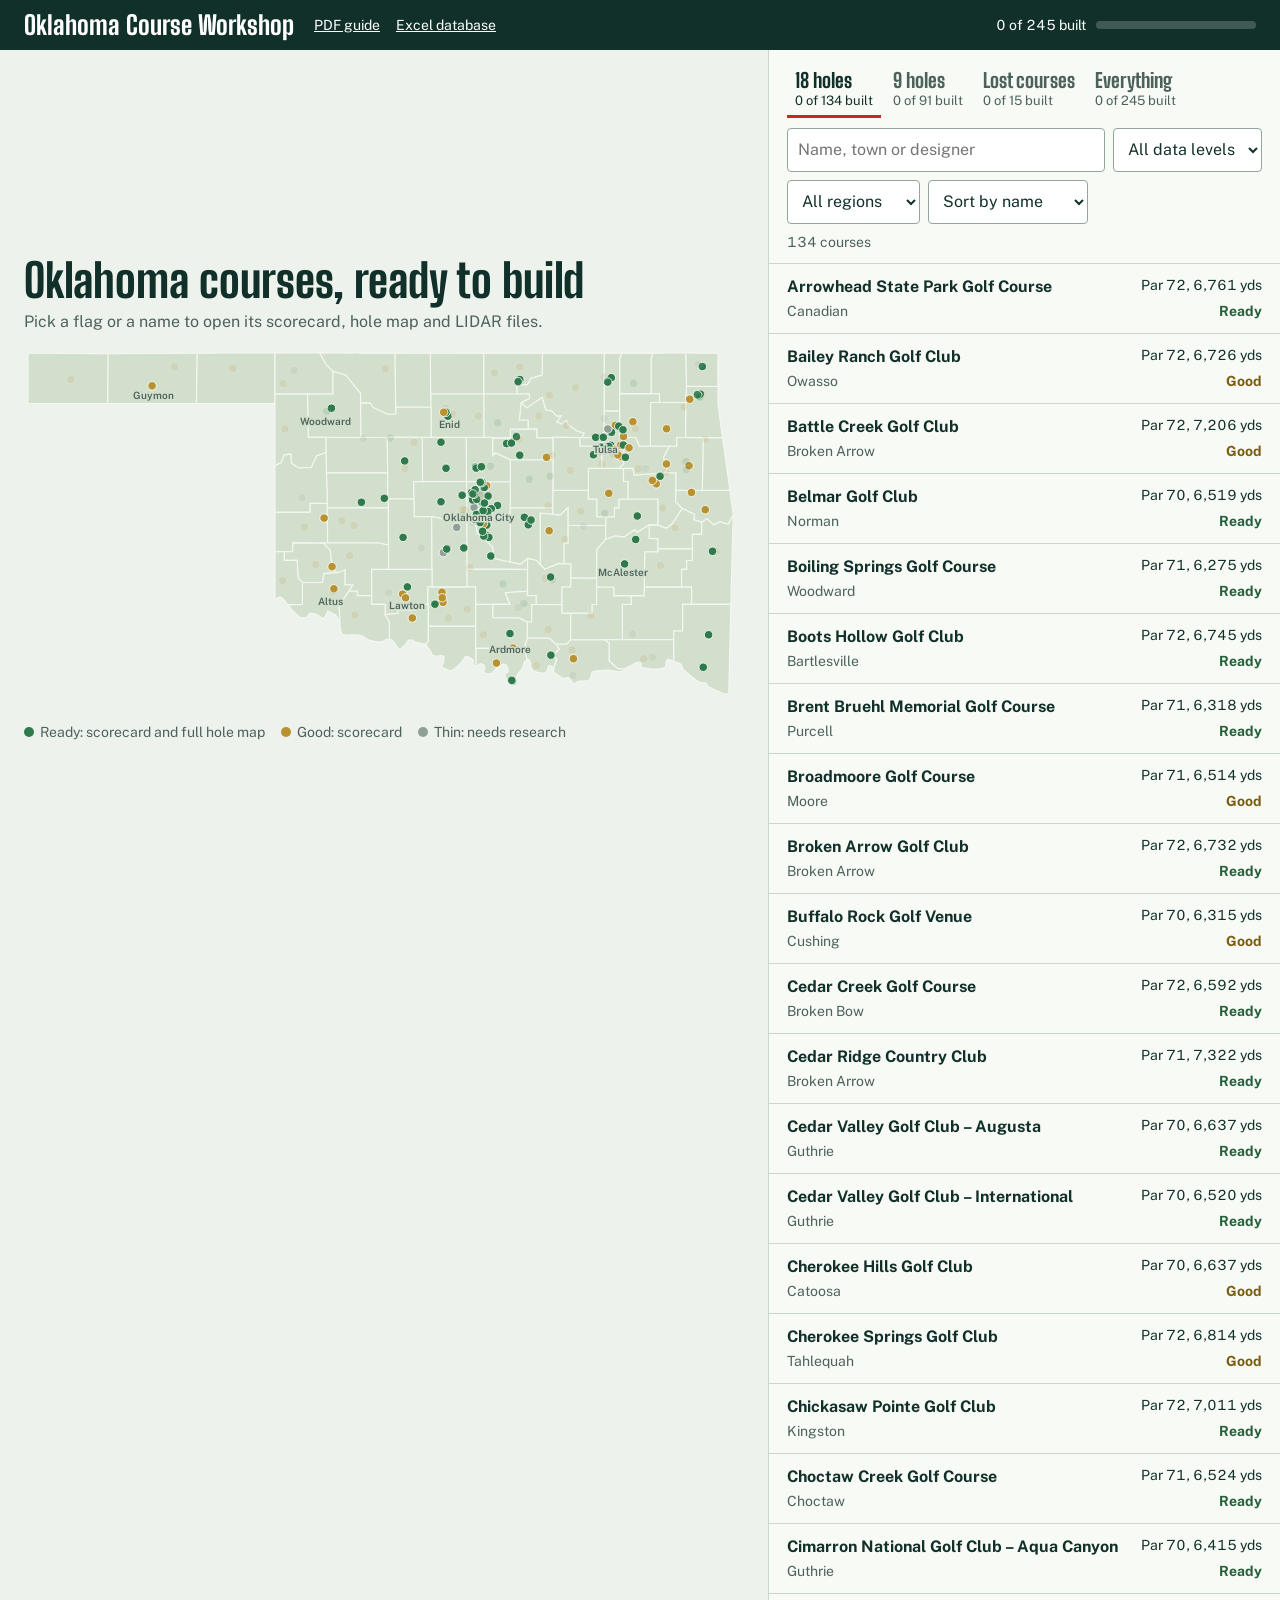
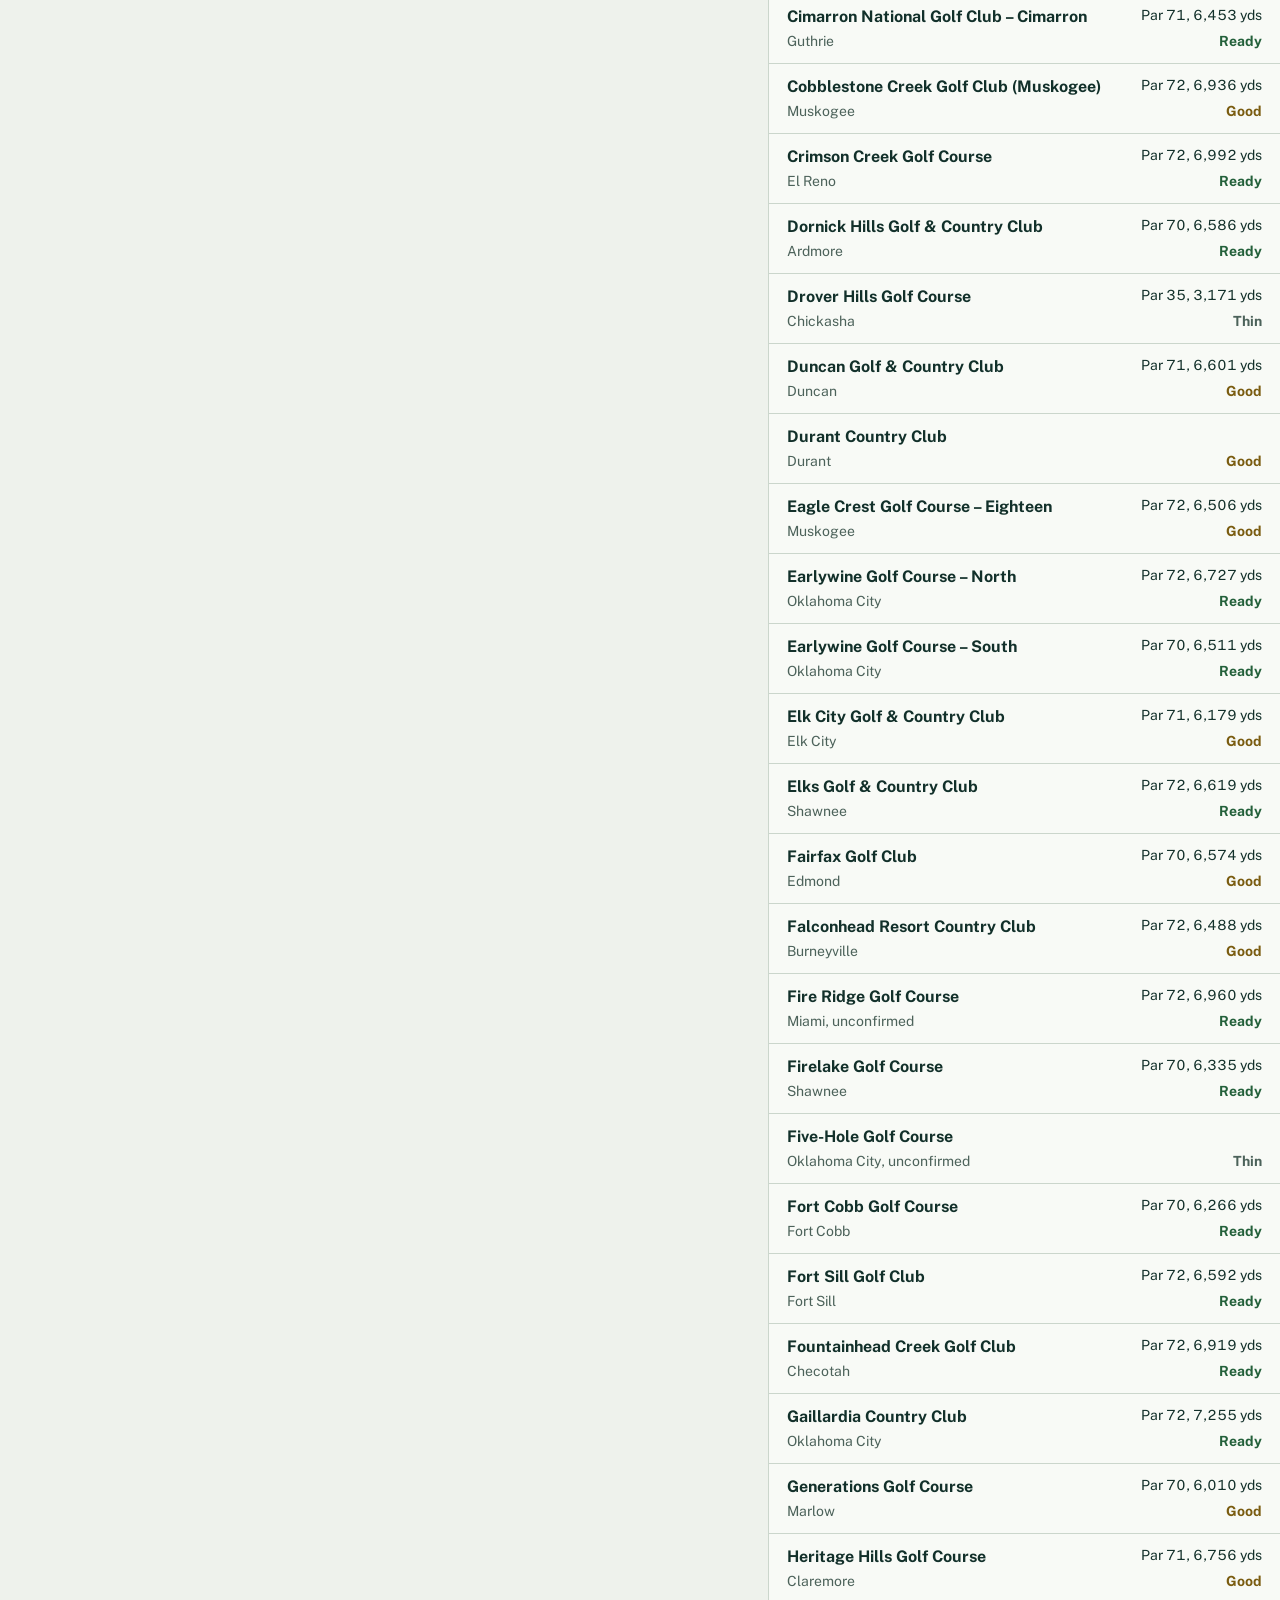
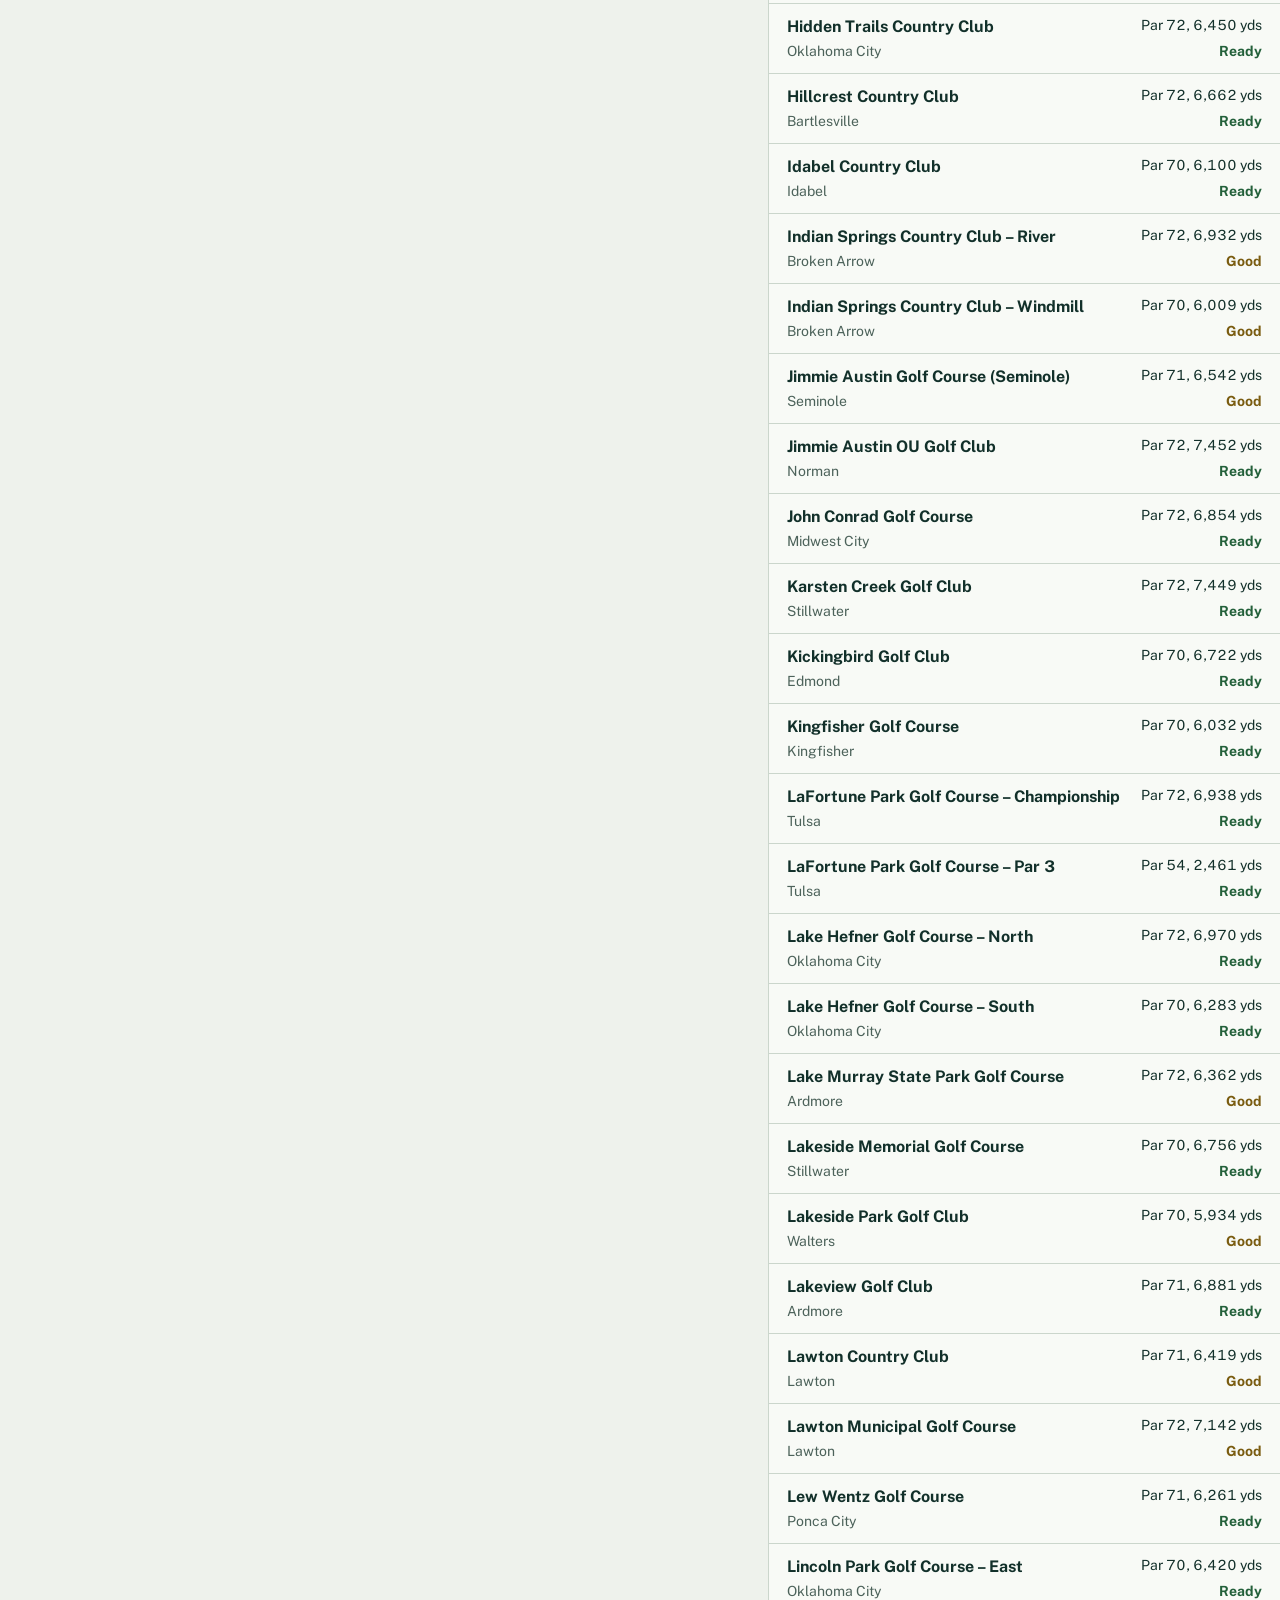
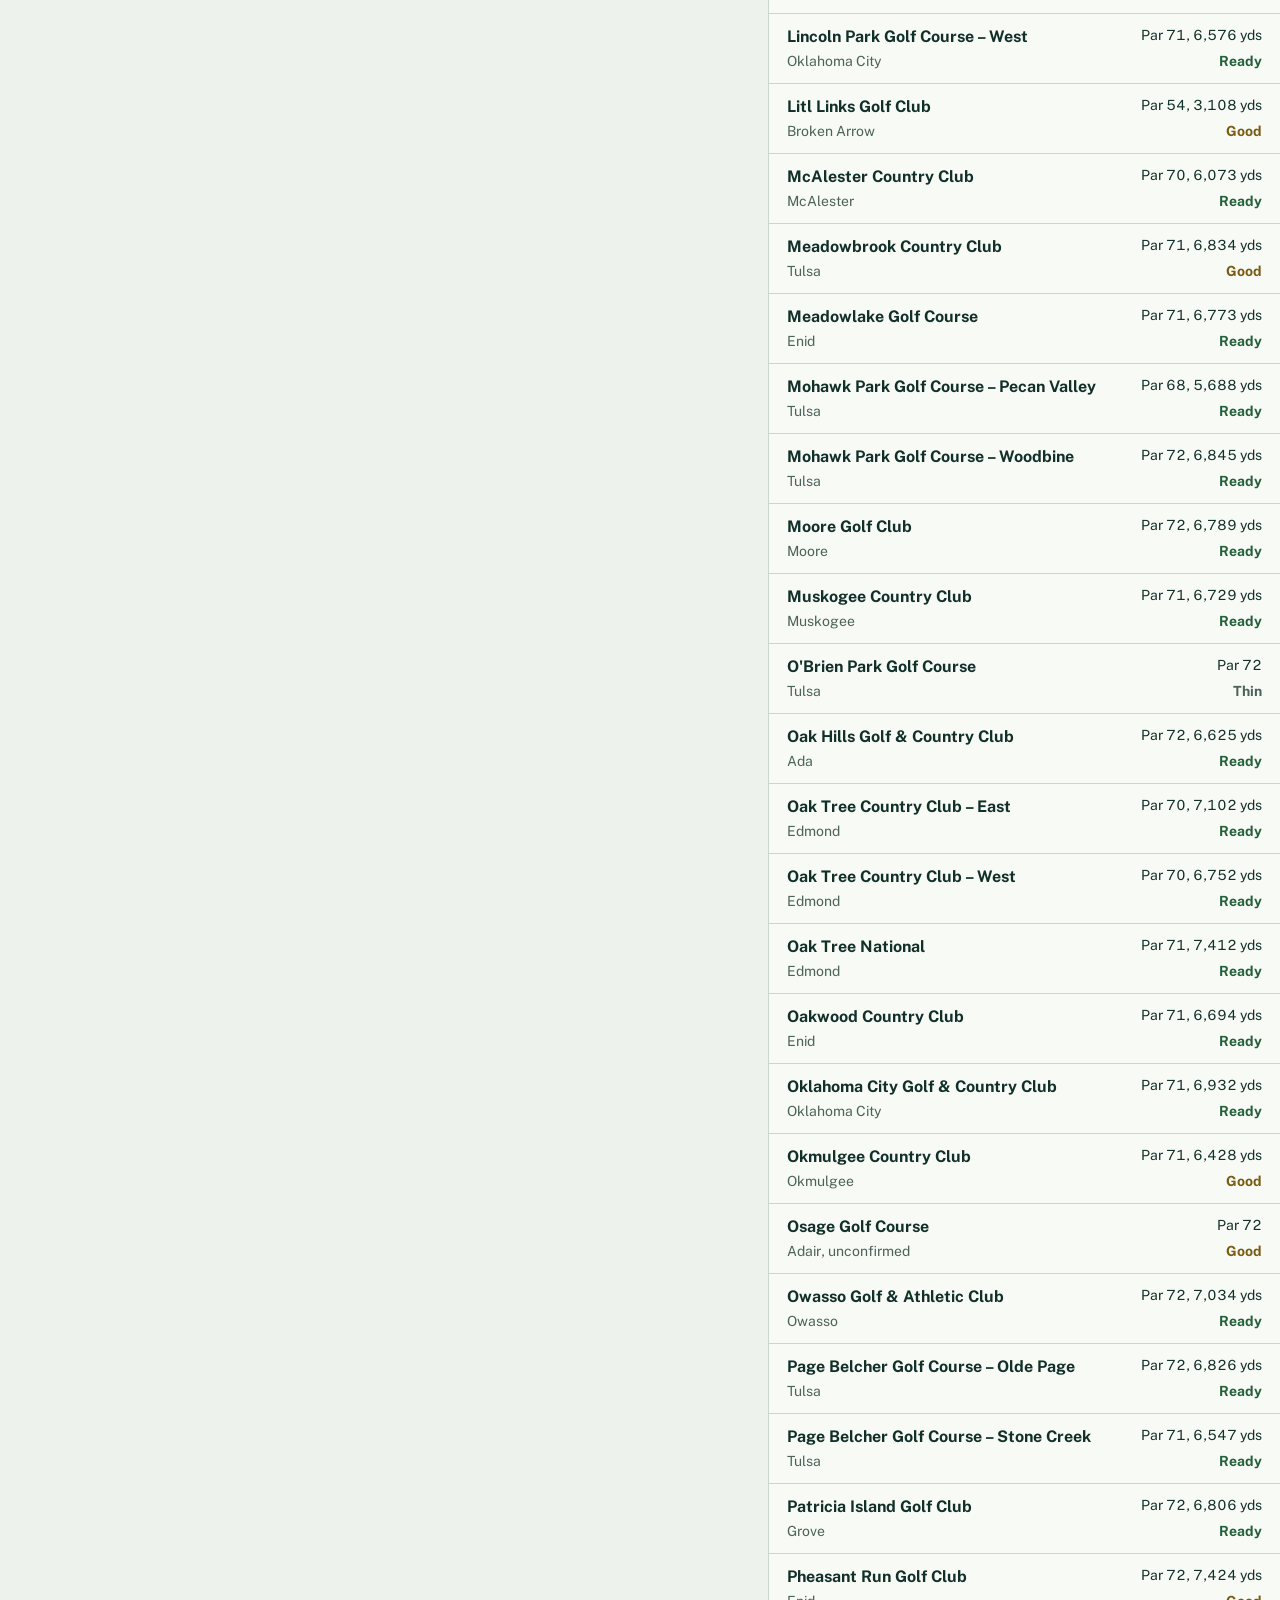
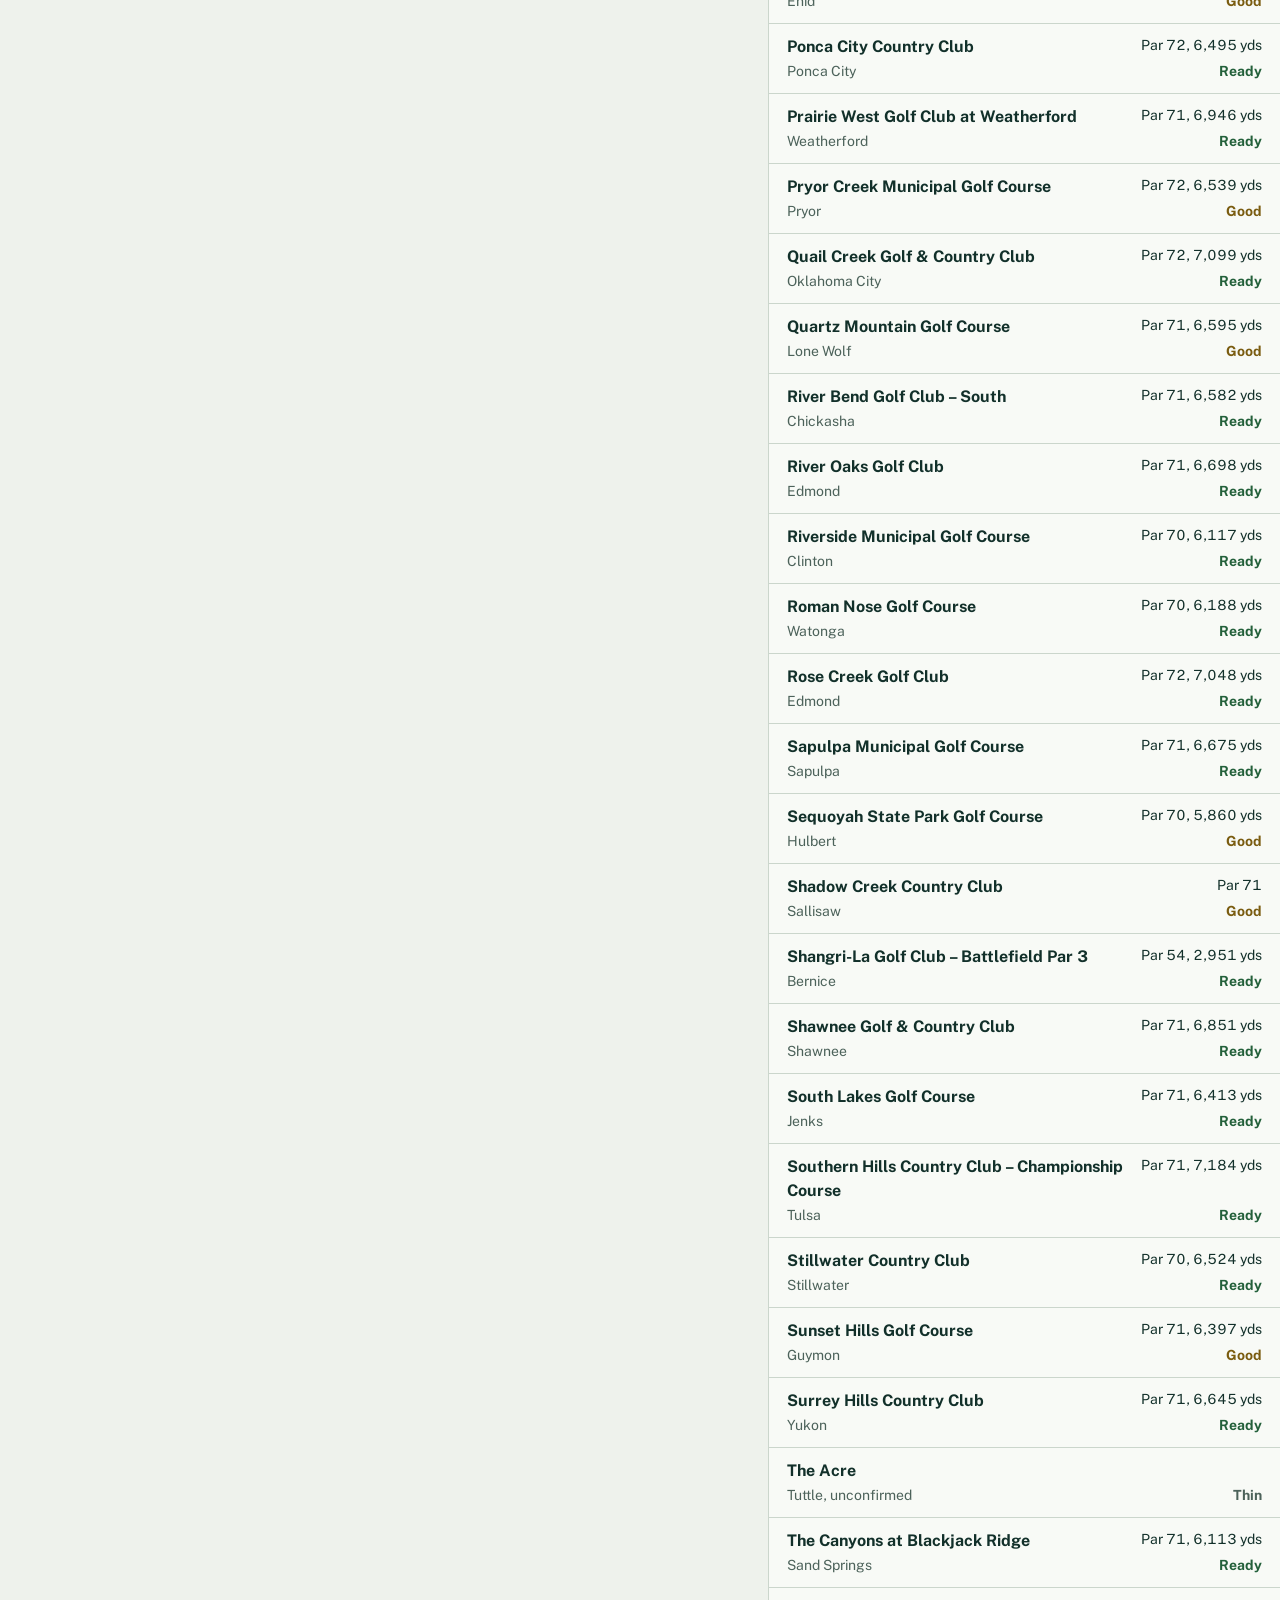
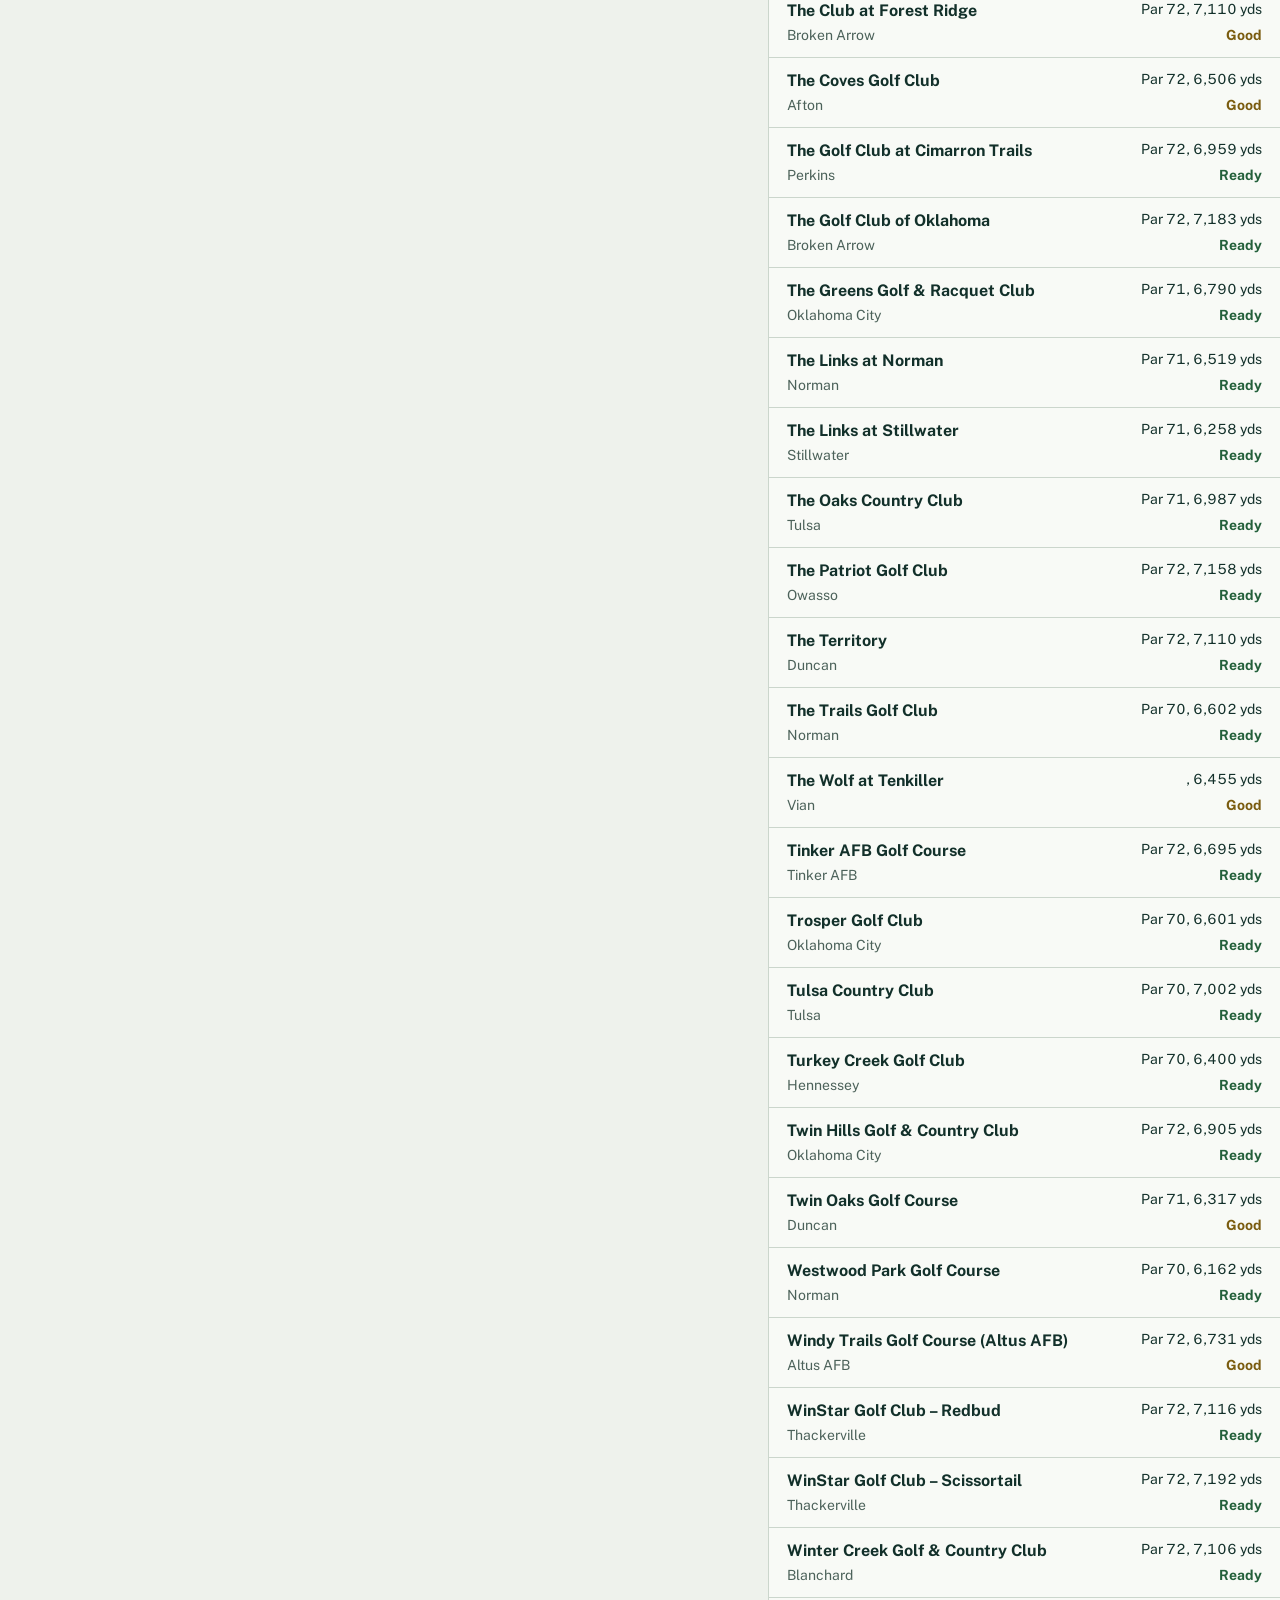
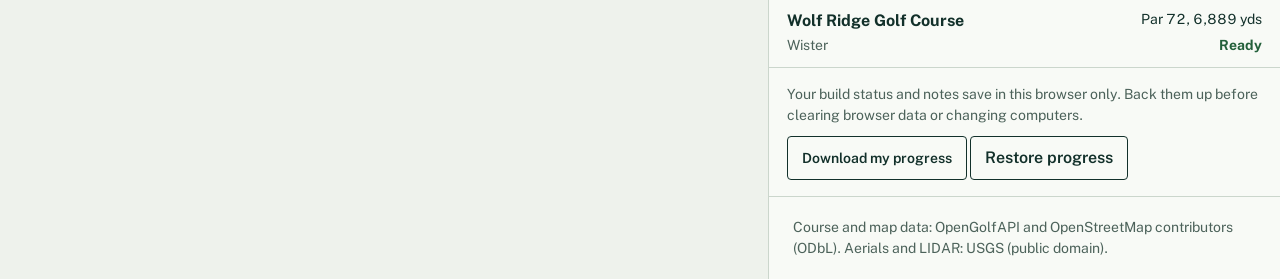
==== commit fa07450d: "Show built counts on the course tabs Co-Authored-By: Claude Opus 5.5 <noreply@anthropic.com>" ====
--- a/index.html
+++ b/index.html
@@ -3,7 +3,7 @@
 <title>Oklahoma Course Workshop</title><meta name="description" content="Scorecards, hole maps and LIDAR links for building Oklahoma golf courses in PGA Tour 2K25.">
 <link rel="preconnect" href="https://fonts.googleapis.com"><link rel="preconnect" href="https://fonts.gstatic.com" crossorigin>
 <link href="https://fonts.googleapis.com/css2?family=Big+Shoulders+Display:wght@800&family=Public+Sans:wght@400;600;700&display=swap" rel="stylesheet">
-<link rel="stylesheet" href="app.css?v=2"></head><body>
+<link rel="stylesheet" href="app.css?v=3"></head><body>
 <header class="top"><a class="brand" href="index.html">Oklahoma Course Workshop</a>
 <nav aria-label="Downloads"><a href="files/Fairways_of_Oklahoma_Guide.pdf">PDF guide</a><a href="files/Oklahoma_Golf_Database.xlsx">Excel database</a></nav>
 <div class="prog"><span id="pt">0 built</span><span class="bar" aria-hidden="true"><i id="pb"></i></span></div></header>
@@ -20,4 +20,4 @@
 <p id="ct" aria-live="polite"></p></div><ul class="rows" id="rows"></ul>
 <div class="keep"><p>Your build status and notes save in this browser only. Back them up before clearing browser data or changing computers.</p><button class="btn" id="bk">Download my progress</button> <label class="btn" for="rs">Restore progress</label><input id="rs" type="file" accept="application/json,.json"><p id="rsm" role="status"></p></div>
 <footer>Course and map data: OpenGolfAPI and OpenStreetMap contributors (ODbL). Aerials and LIDAR: USGS (public domain).</footer></section>
-</main><script src="app.js?v=2"></script><script>home()</script></body></html>
+</main><script src="app.js?v=3"></script><script>home()</script></body></html>
--- a/app.css
+++ b/app.css
@@ -28,10 +28,10 @@
 .key{display:flex;gap:16px;flex-wrap:wrap;font-size:14px;color:var(--soft)}.key span::before{content:'';display:inline-block;width:10px;height:10px;border-radius:50%;margin-right:6px;background:var(--c)}
 .listpane{background:var(--panel);border-left:1px solid var(--line);min-height:100vh;min-height:100dvh;min-width:0}
 .ctrl{position:sticky;top:0;background:var(--panel);z-index:2;padding:14px 18px 10px;border-bottom:1px solid var(--line)}
-.tabs{display:flex;gap:4px;overflow-x:auto;margin-bottom:10px}
-.tabs button{border:0;background:none;padding:8px 10px;min-height:44px;font:800 20px/1 var(--disp);color:var(--soft);cursor:pointer;white-space:nowrap;border-bottom:3px solid transparent}
+.tabs{display:flex;gap:4px;flex-wrap:wrap;margin-bottom:10px}
+.tabs button{border:0;background:none;padding:6px 8px;min-height:44px;text-align:left;font:800 20px/1 var(--disp);color:var(--soft);cursor:pointer;white-space:nowrap;border-bottom:3px solid transparent}
 .tabs button[aria-selected=true]{color:var(--ink);border-color:var(--flag)}
-.tabs small{font:400 14px var(--ui)}
+.tabs small{display:block;margin-top:3px;font:400 13px/1.2 var(--ui)}
 .row2{display:flex;gap:8px;flex-wrap:wrap}.row2 input{flex:1 1 180px;min-width:0}
 input,select,textarea{border:1px solid #93A69B;background:#fff;border-radius:var(--r);padding:9px 10px;font-size:16px;min-height:44px}
 #ct{font-size:14px;color:var(--soft);margin:8px 0 0}
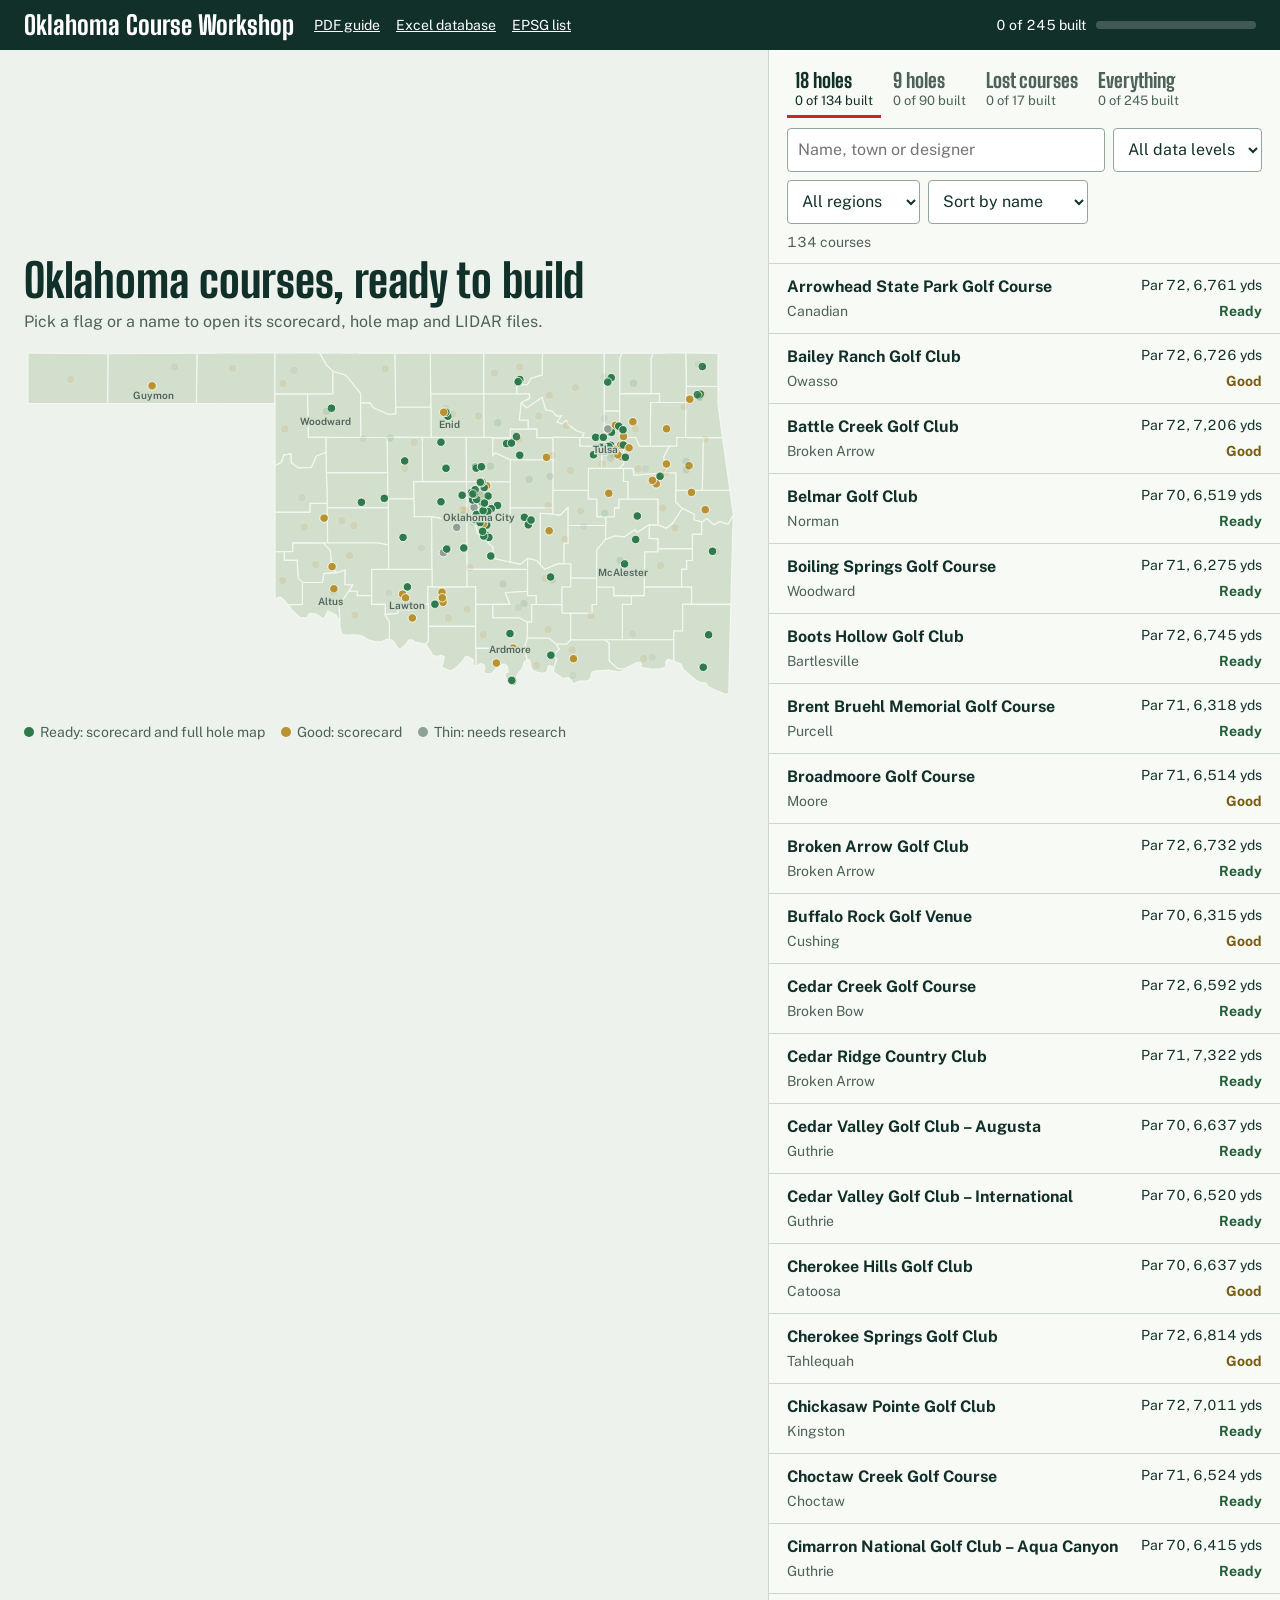
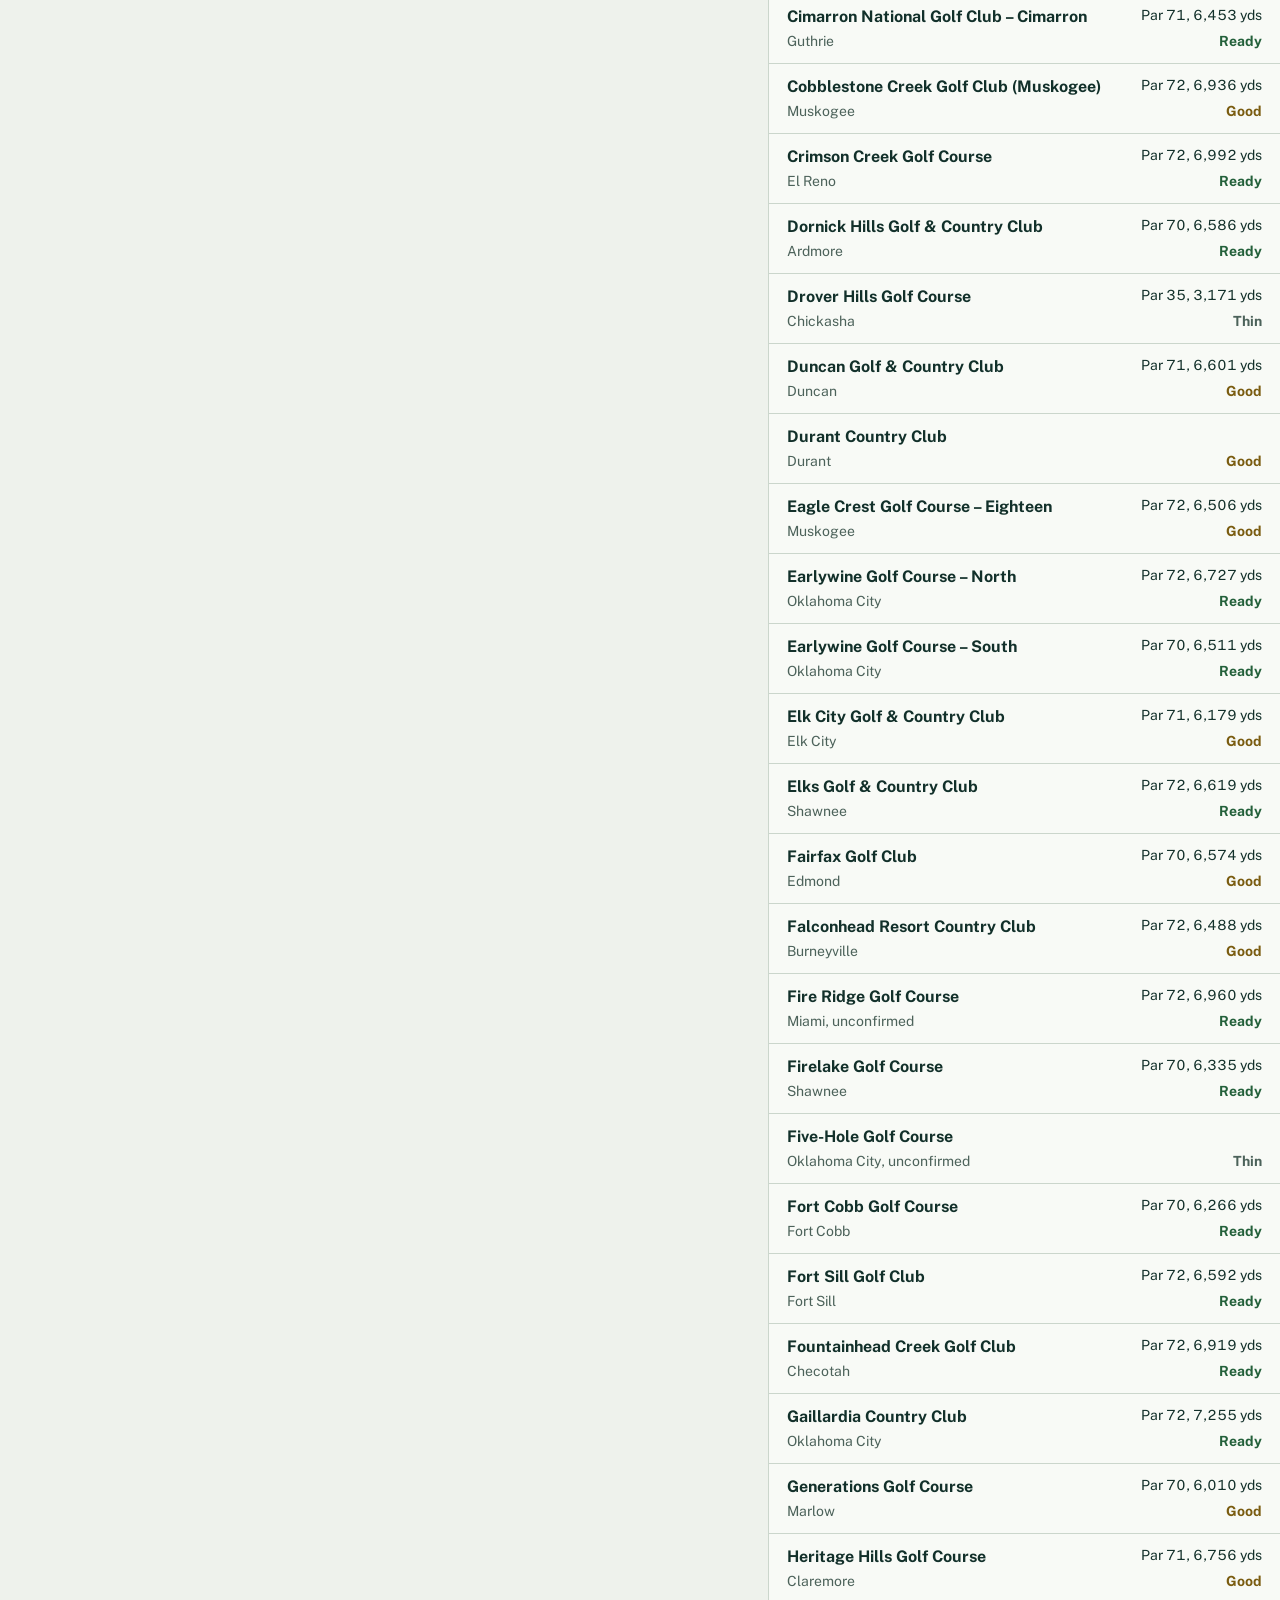
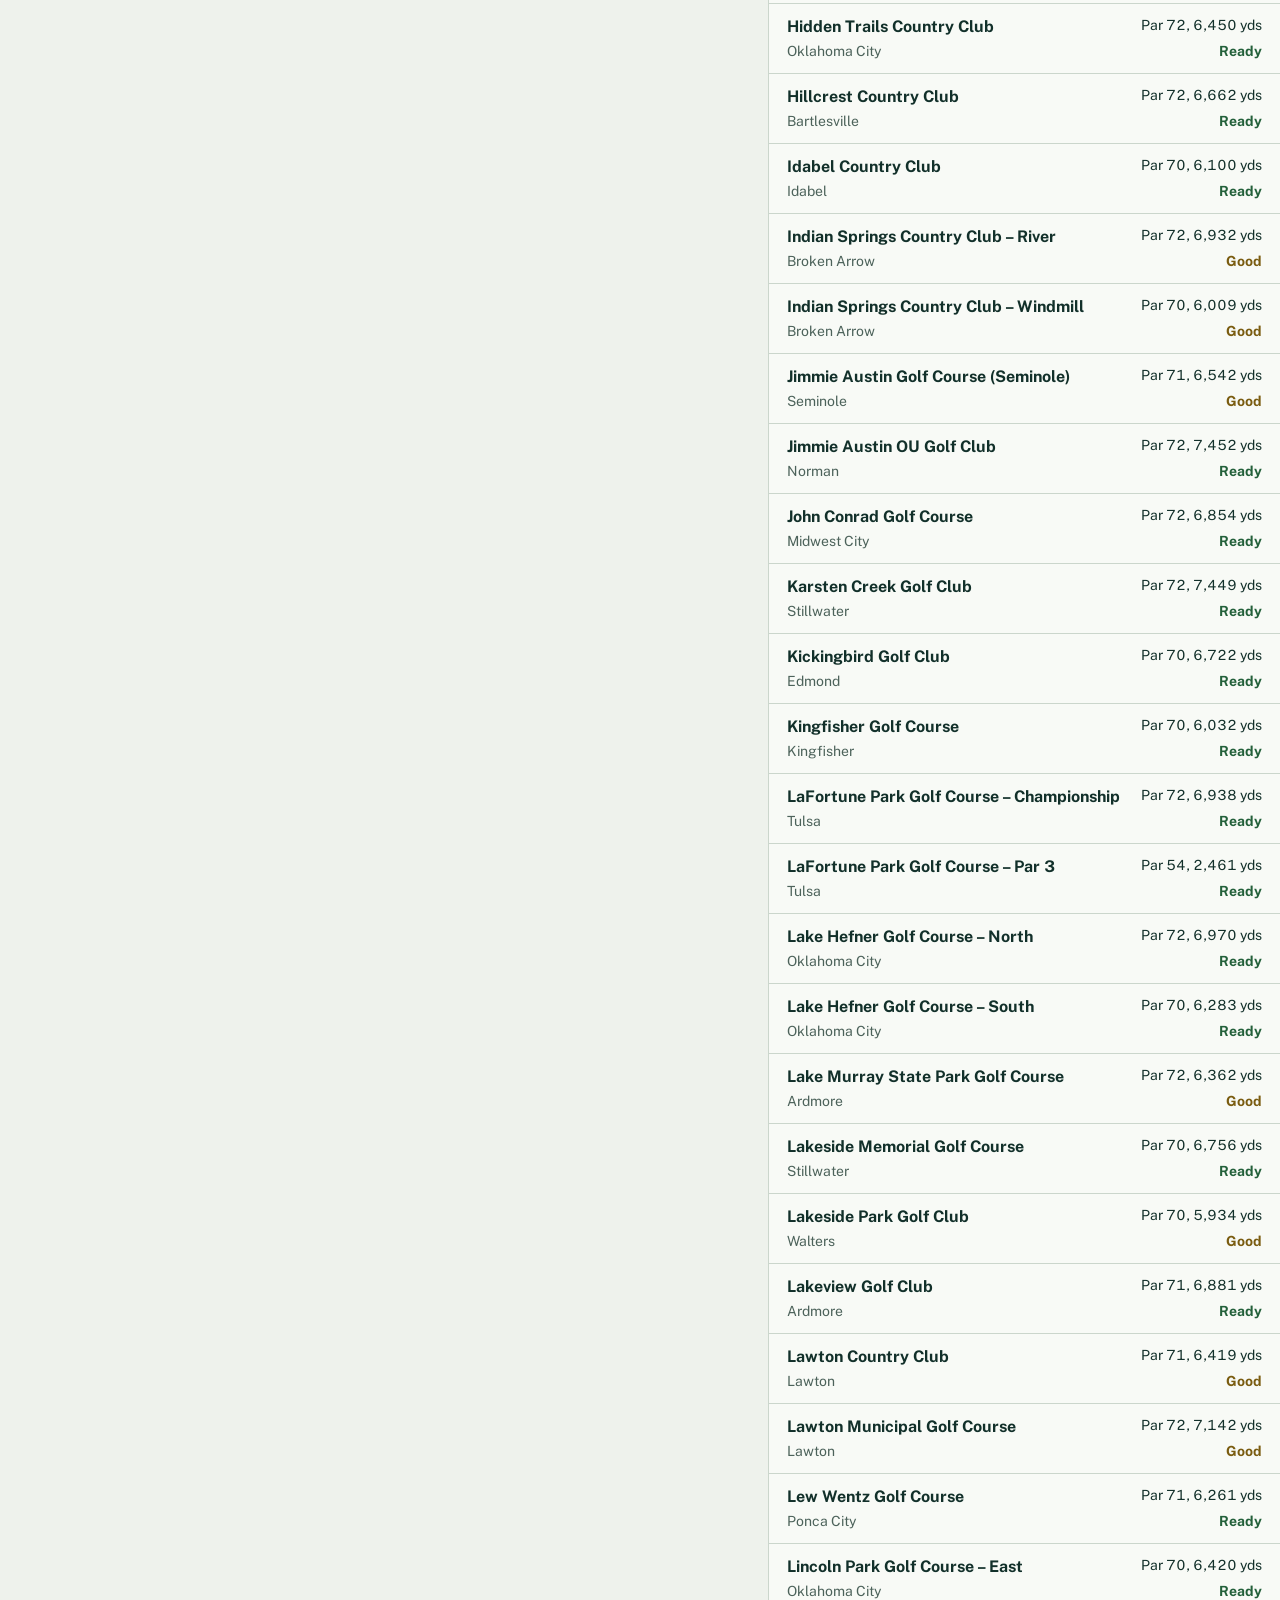
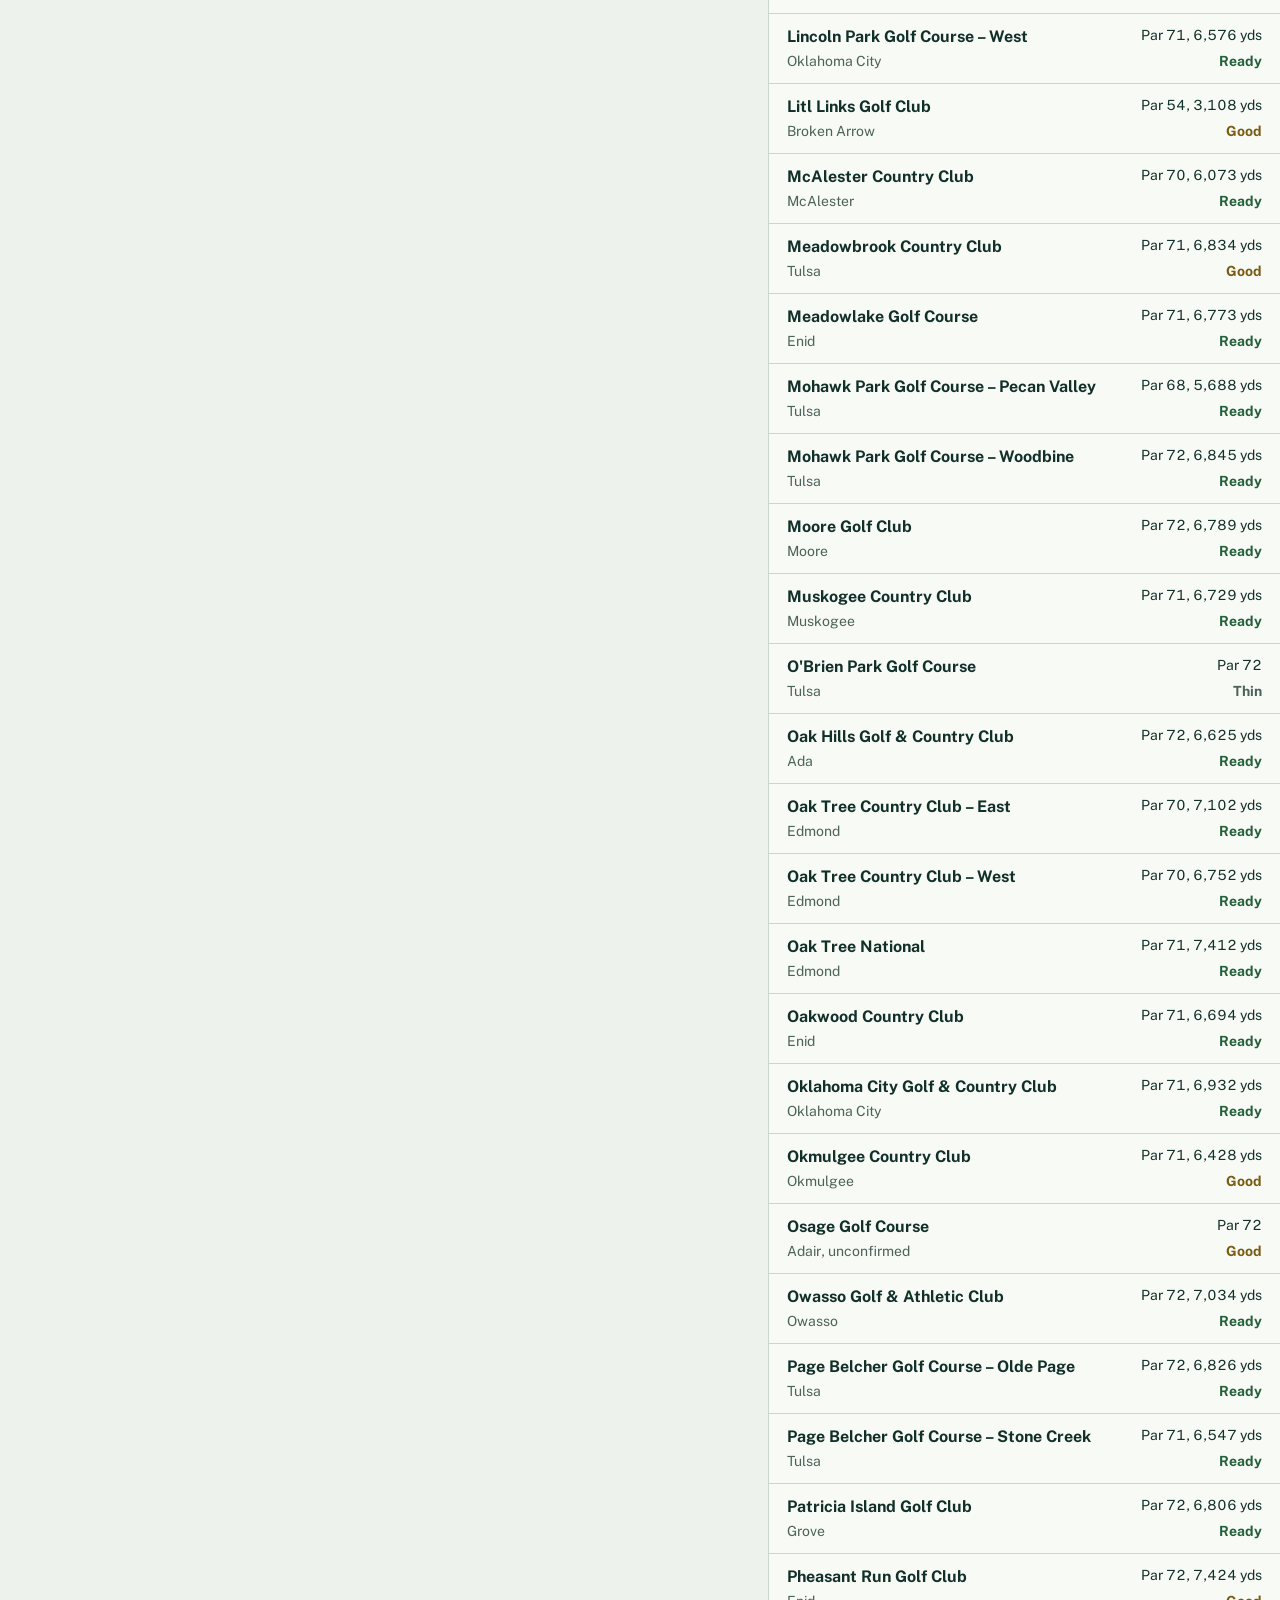
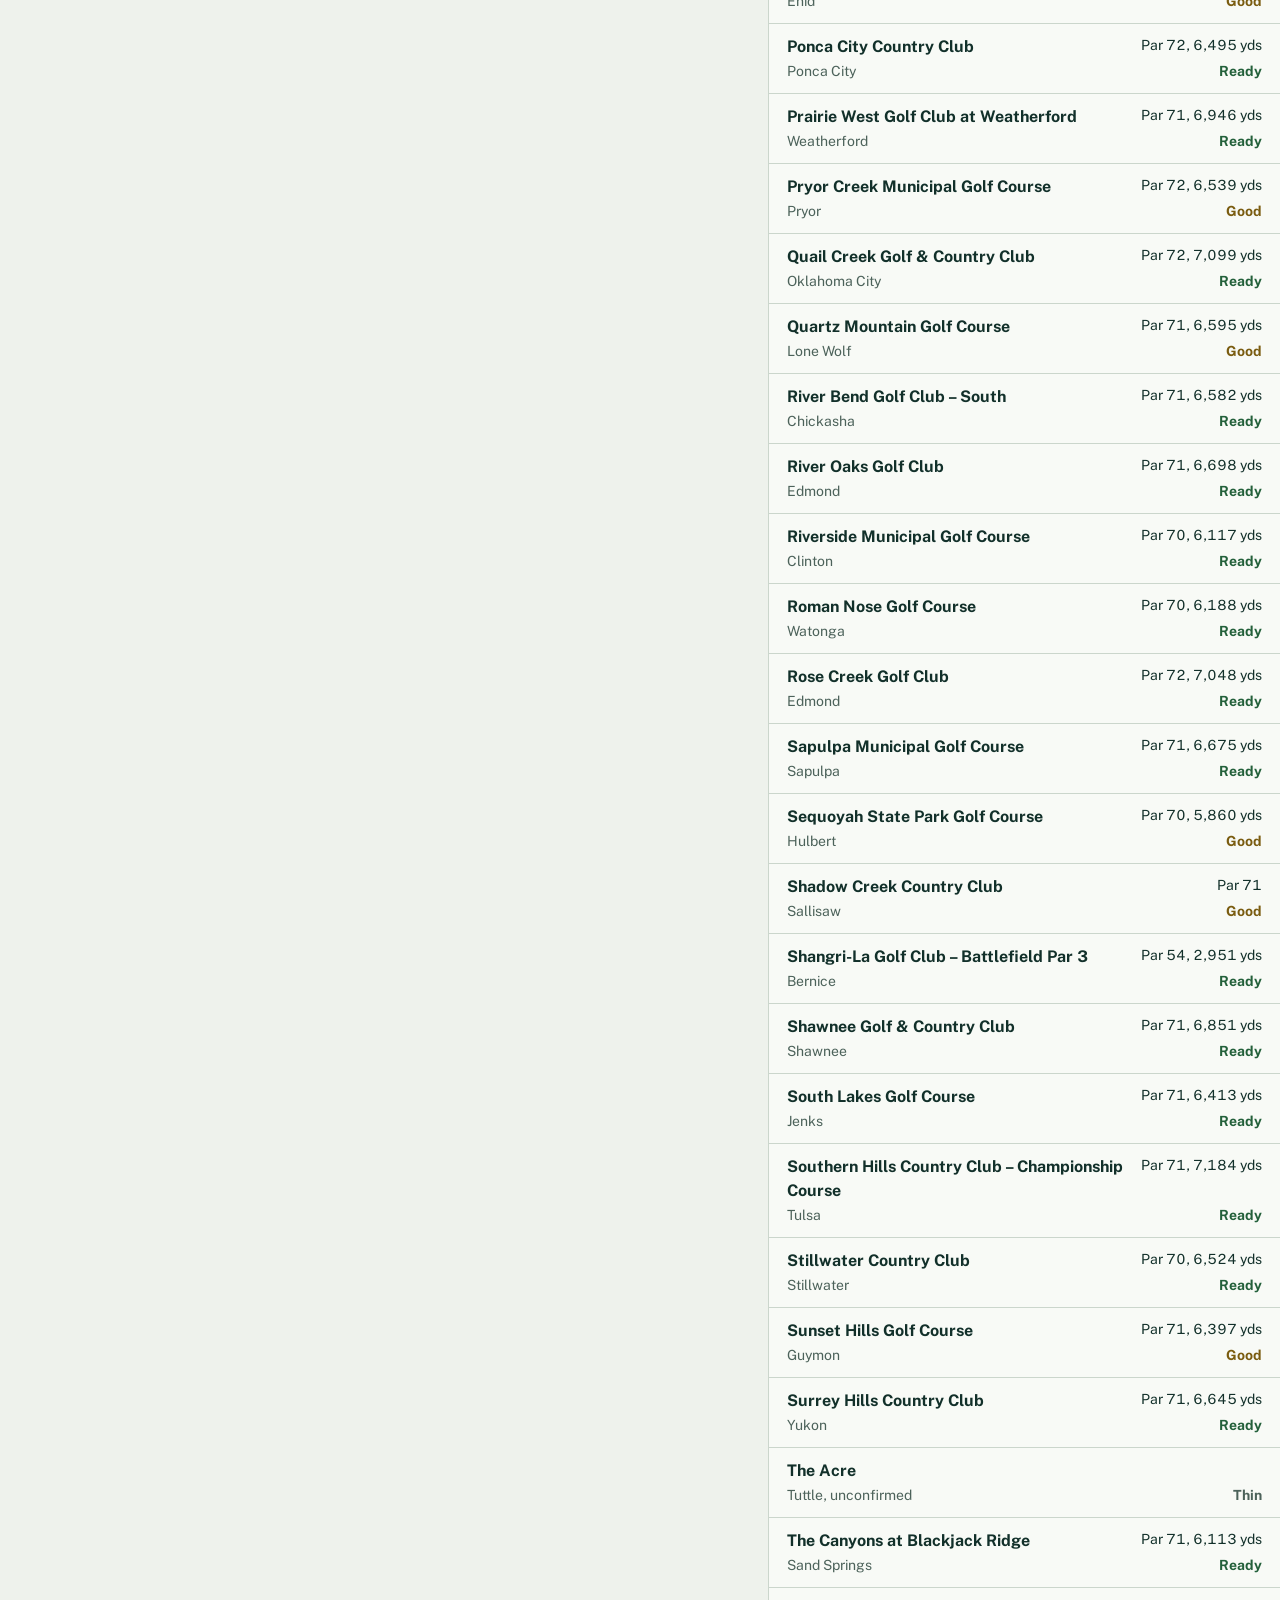
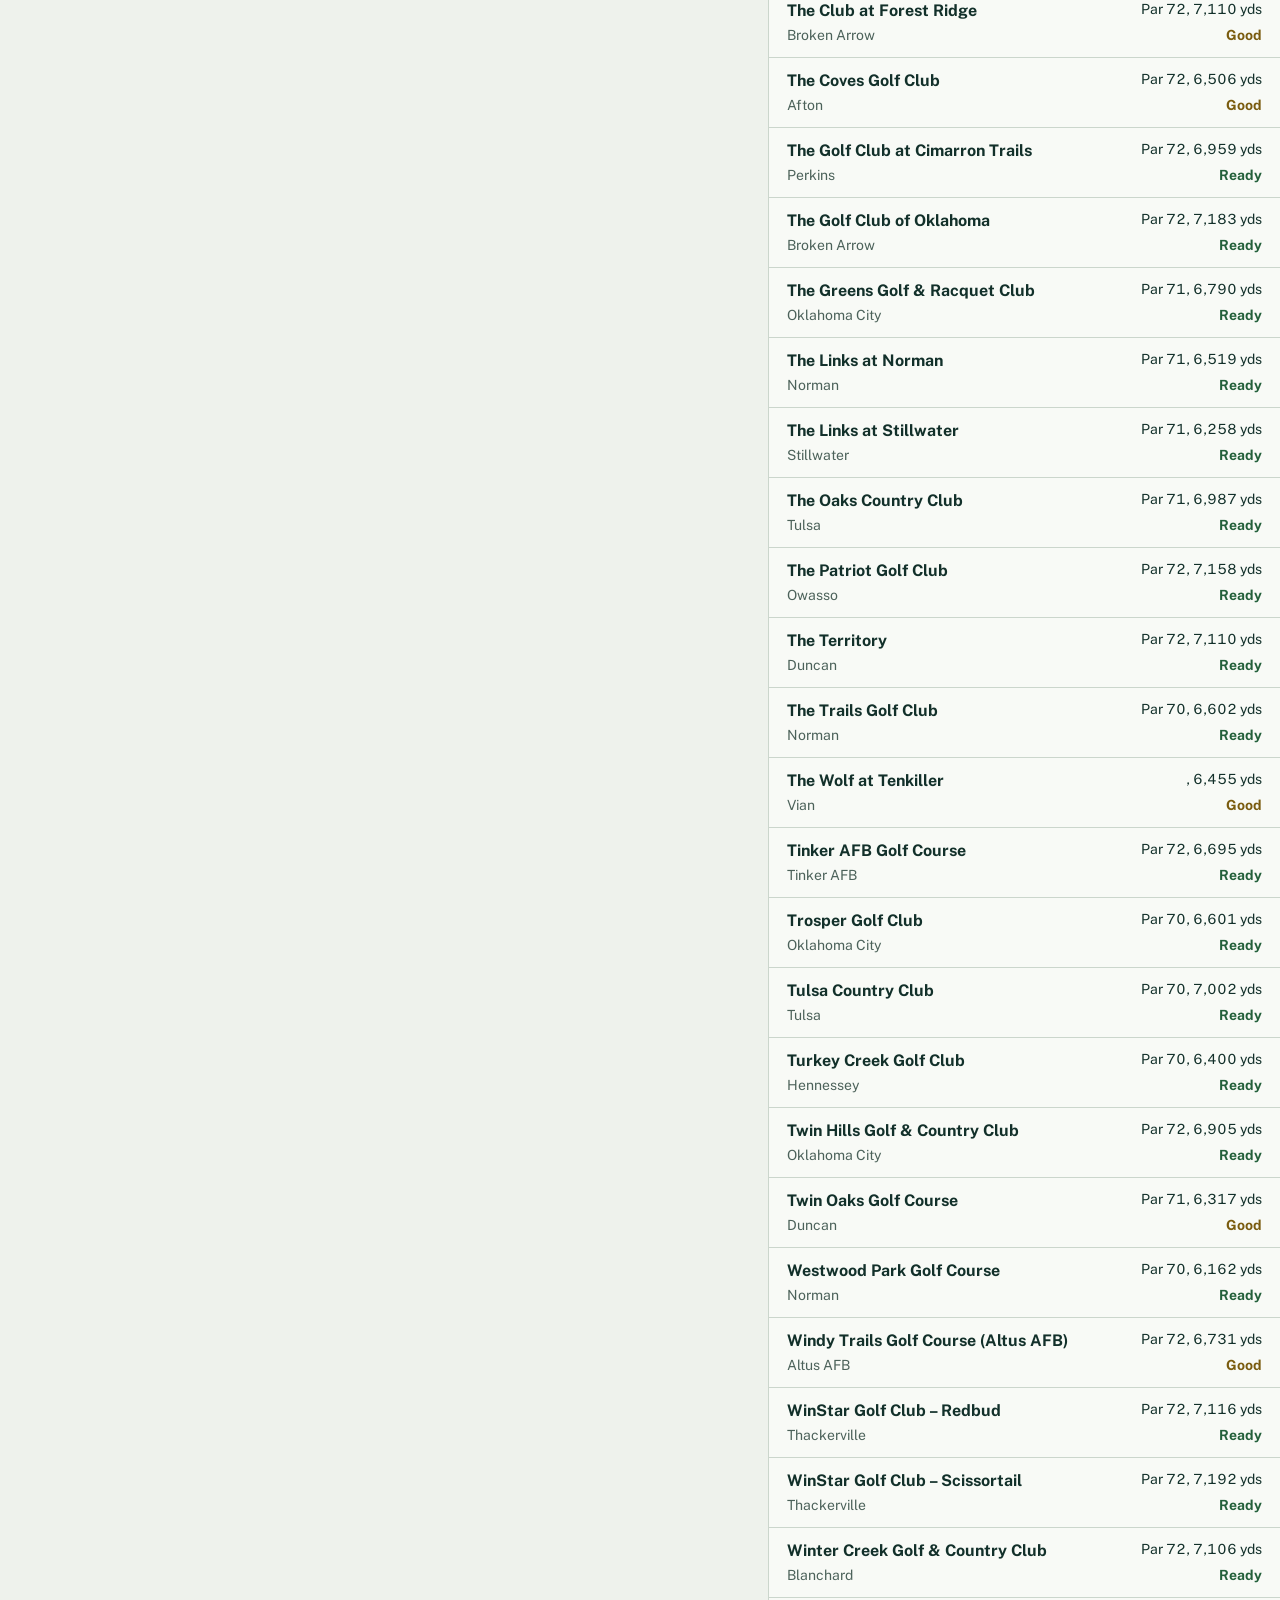
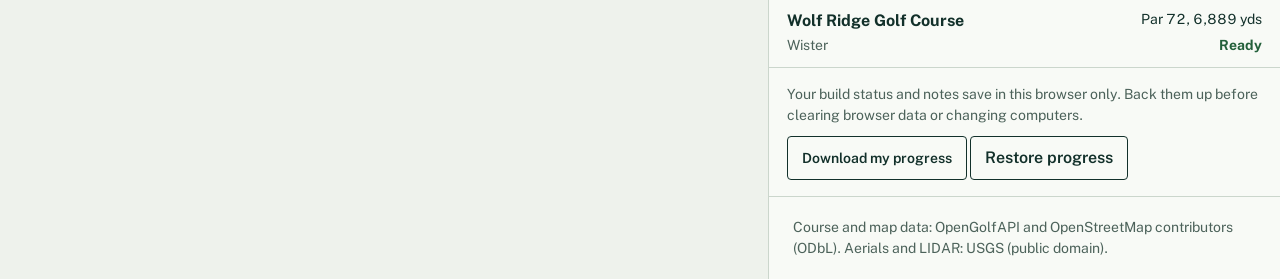
==== commit 02ed5964: "Make point clouds and their EPSG the primary course files Co-Authored-By: Claude Opus 5.5 <noreply@a" ====
--- a/index.html
+++ b/index.html
@@ -3,9 +3,9 @@
 <title>Oklahoma Course Workshop</title><meta name="description" content="Scorecards, hole maps and LIDAR links for building Oklahoma golf courses in PGA Tour 2K25.">
 <link rel="preconnect" href="https://fonts.googleapis.com"><link rel="preconnect" href="https://fonts.gstatic.com" crossorigin>
 <link href="https://fonts.googleapis.com/css2?family=Big+Shoulders+Display:wght@800&family=Public+Sans:wght@400;600;700&display=swap" rel="stylesheet">
-<link rel="stylesheet" href="app.css?v=3"></head><body>
+<link rel="stylesheet" href="app.css?v=5"></head><body>
 <header class="top"><a class="brand" href="index.html">Oklahoma Course Workshop</a>
-<nav aria-label="Downloads"><a href="files/Fairways_of_Oklahoma_Guide.pdf">PDF guide</a><a href="files/Oklahoma_Golf_Database.xlsx">Excel database</a></nav>
+<nav aria-label="Downloads"><a href="files/Fairways_of_Oklahoma_Guide.pdf">PDF guide</a><a href="files/Oklahoma_Golf_Database.xlsx">Excel database</a><a href="files/Primary_Build_Files.csv">EPSG list</a></nav>
 <div class="prog"><span id="pt">0 built</span><span class="bar" aria-hidden="true"><i id="pb"></i></span></div></header>
 <main class="bench">
 <section class="mapwrap" aria-label="Map of Oklahoma courses"><h1>Oklahoma courses, ready to build</h1><p>Pick a flag or a name to open its scorecard, hole map and LIDAR files.</p>
@@ -20,4 +20,4 @@
 <p id="ct" aria-live="polite"></p></div><ul class="rows" id="rows"></ul>
 <div class="keep"><p>Your build status and notes save in this browser only. Back them up before clearing browser data or changing computers.</p><button class="btn" id="bk">Download my progress</button> <label class="btn" for="rs">Restore progress</label><input id="rs" type="file" accept="application/json,.json"><p id="rsm" role="status"></p></div>
 <footer>Course and map data: OpenGolfAPI and OpenStreetMap contributors (ODbL). Aerials and LIDAR: USGS (public domain).</footer></section>
-</main><script src="app.js?v=3"></script><script>home()</script></body></html>
+</main><script src="app.js?v=5"></script><script>home()</script></body></html>
--- a/app.css
+++ b/app.css
@@ -69,6 +69,7 @@
 .tot{font-weight:700;background:#E2EBDF}
 .facts{display:grid;grid-template-columns:170px minmax(0,1fr);gap:6px 16px;margin:0;max-width:820px}.facts dt{font-weight:700}.facts dd{margin:0;overflow-wrap:anywhere}
 .two{display:grid;grid-template-columns:1fr 1fr;gap:32px}
+.facts.pc{margin-bottom:12px}.sec p.acts{margin:14px 0 12px}
 .lk{list-style:none;padding:0;margin:0}.lk li{padding:9px 0;border-bottom:1px solid var(--line)}.lk small{display:block;color:var(--soft);font-size:14px}
 details{border-top:1px solid var(--line);padding:10px 0}summary{cursor:pointer;font-weight:700;min-height:28px}
 .warn{background:#FBEFD0;border:1px solid var(--sand);padding:10px 12px;border-radius:var(--r);max-width:75ch;margin:0 0 12px}
